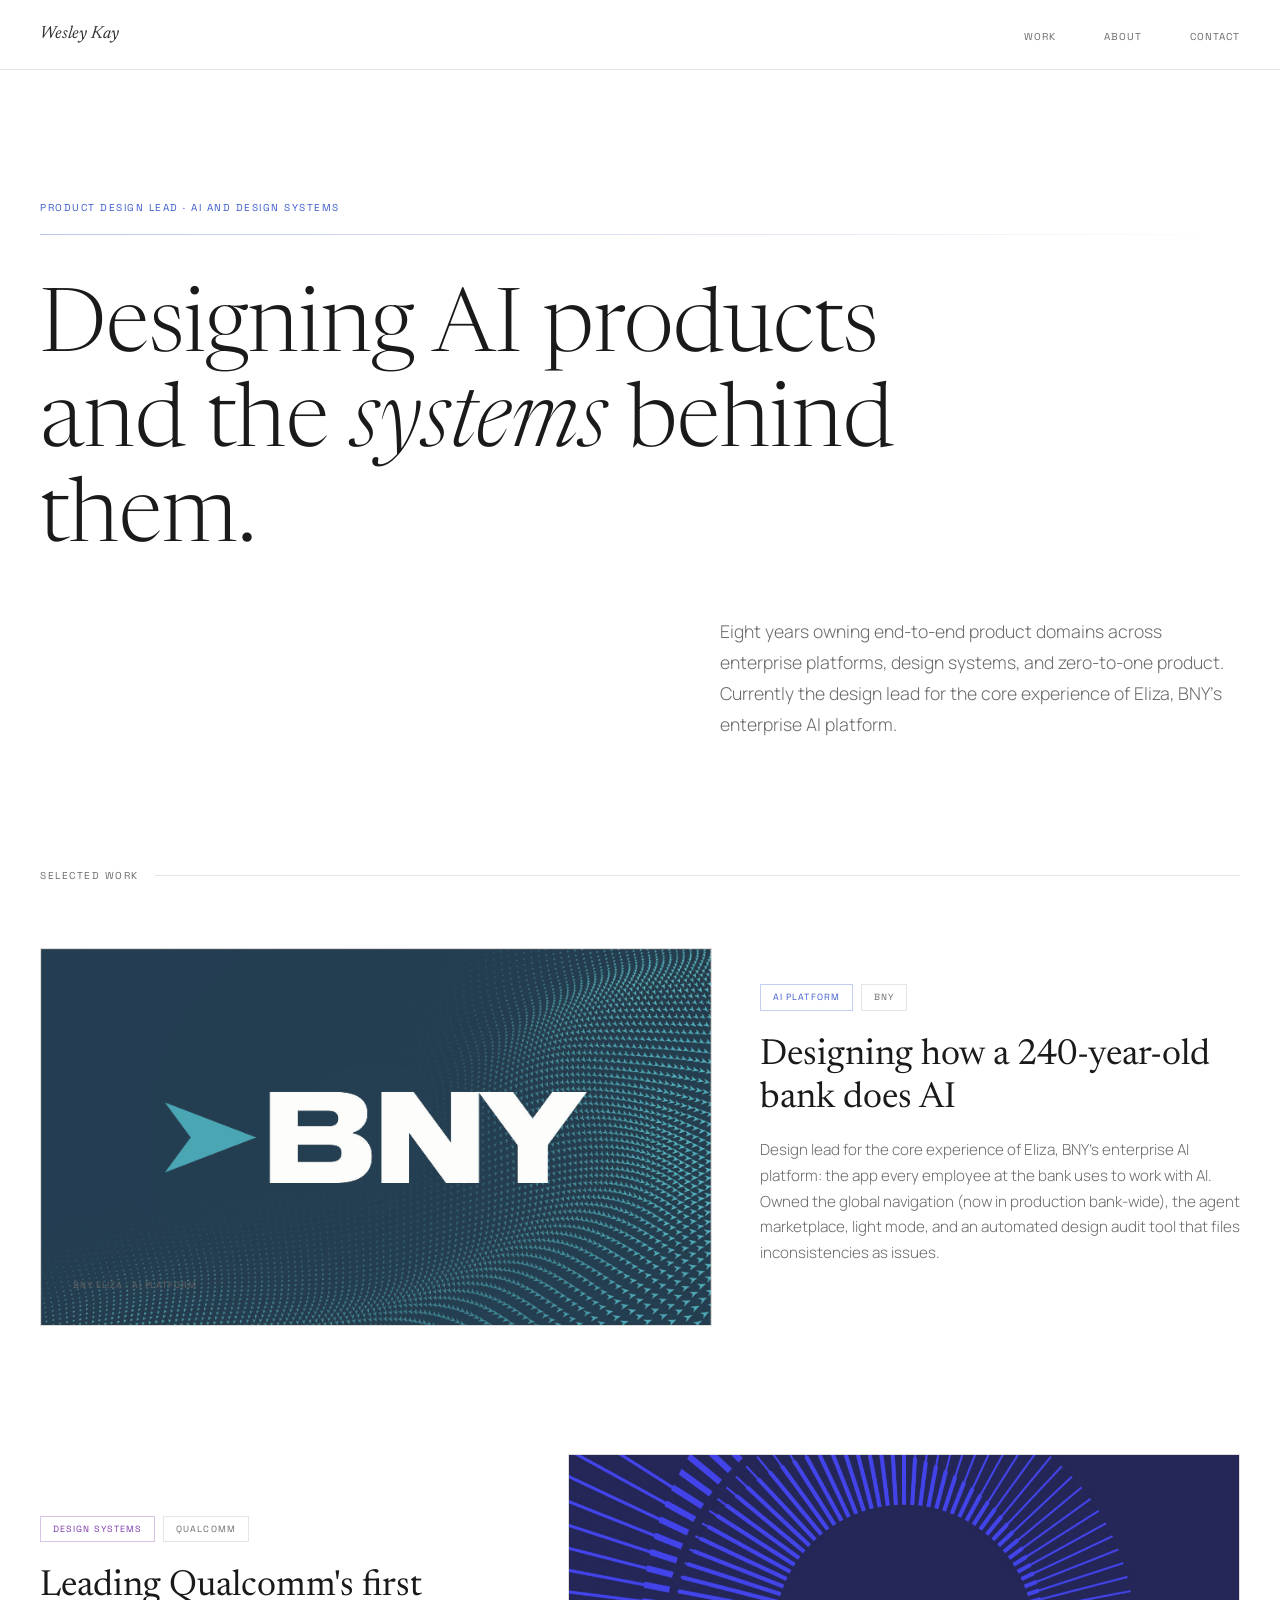
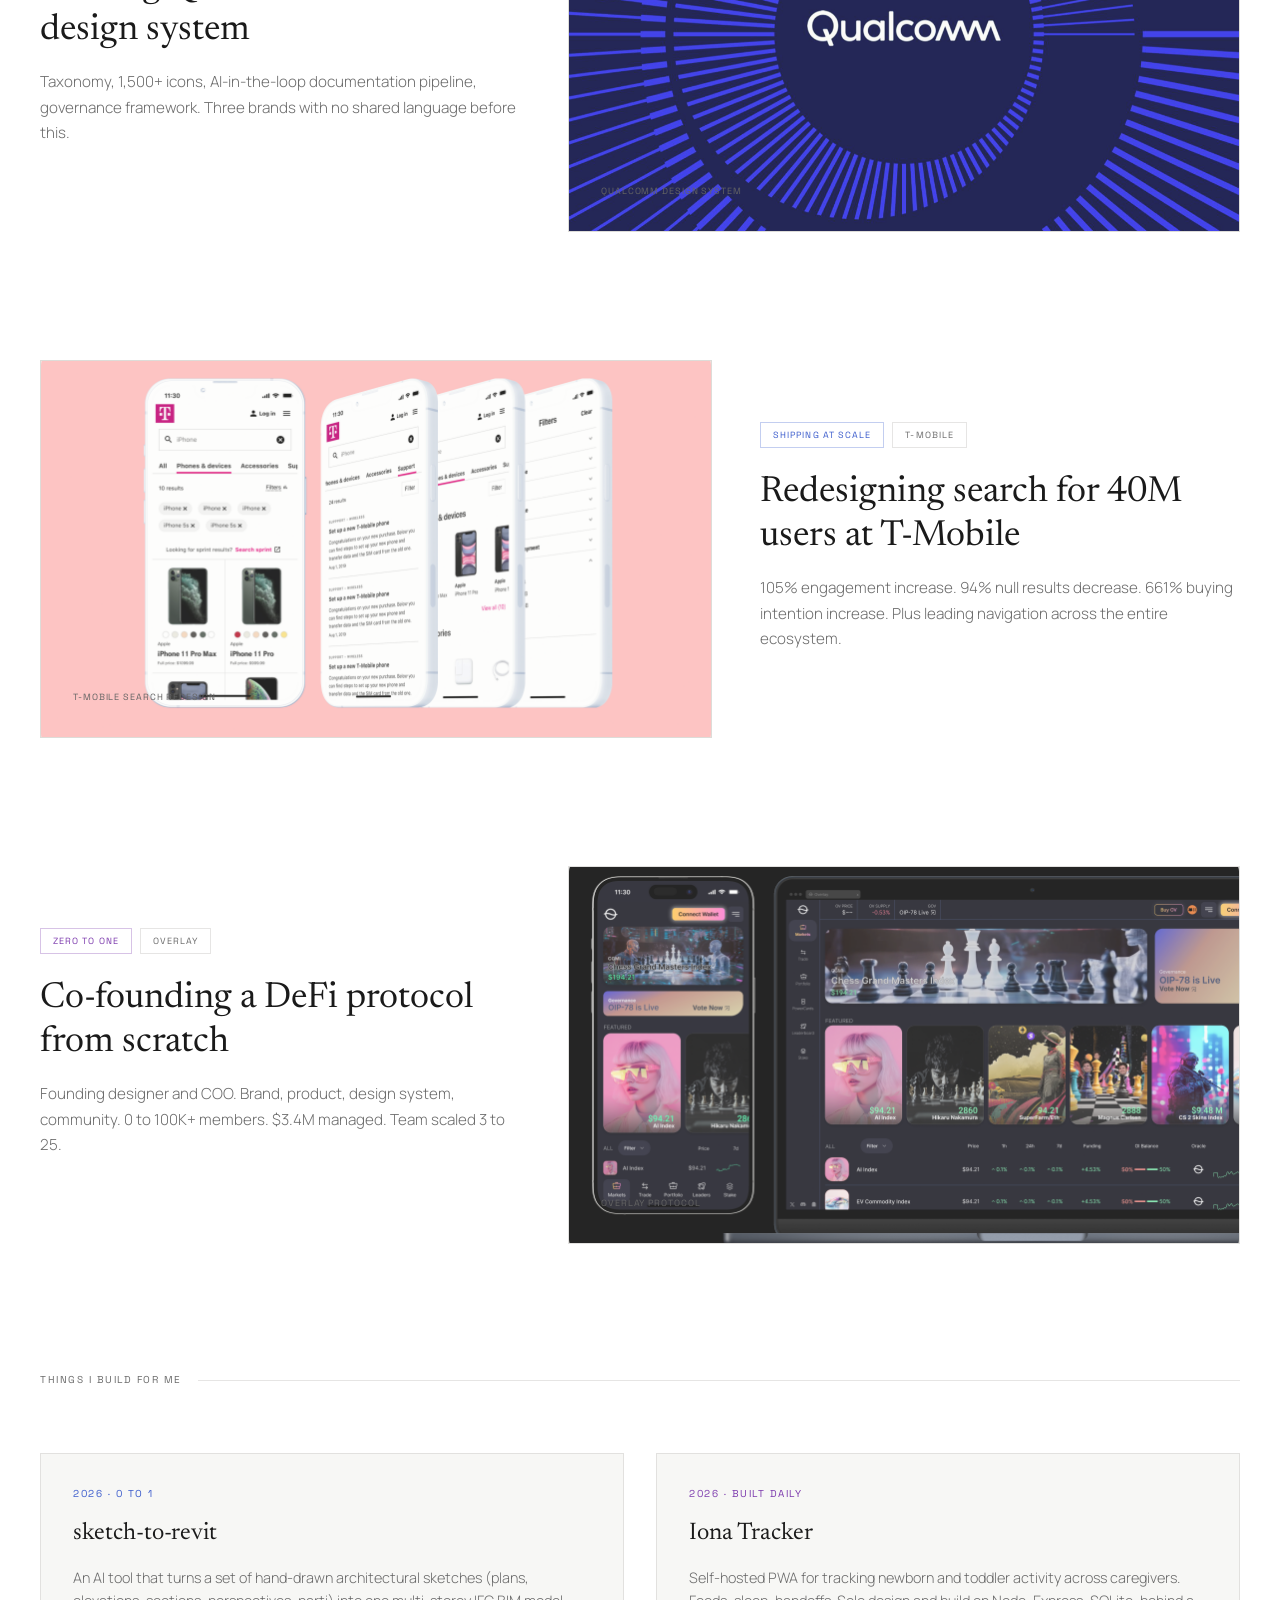
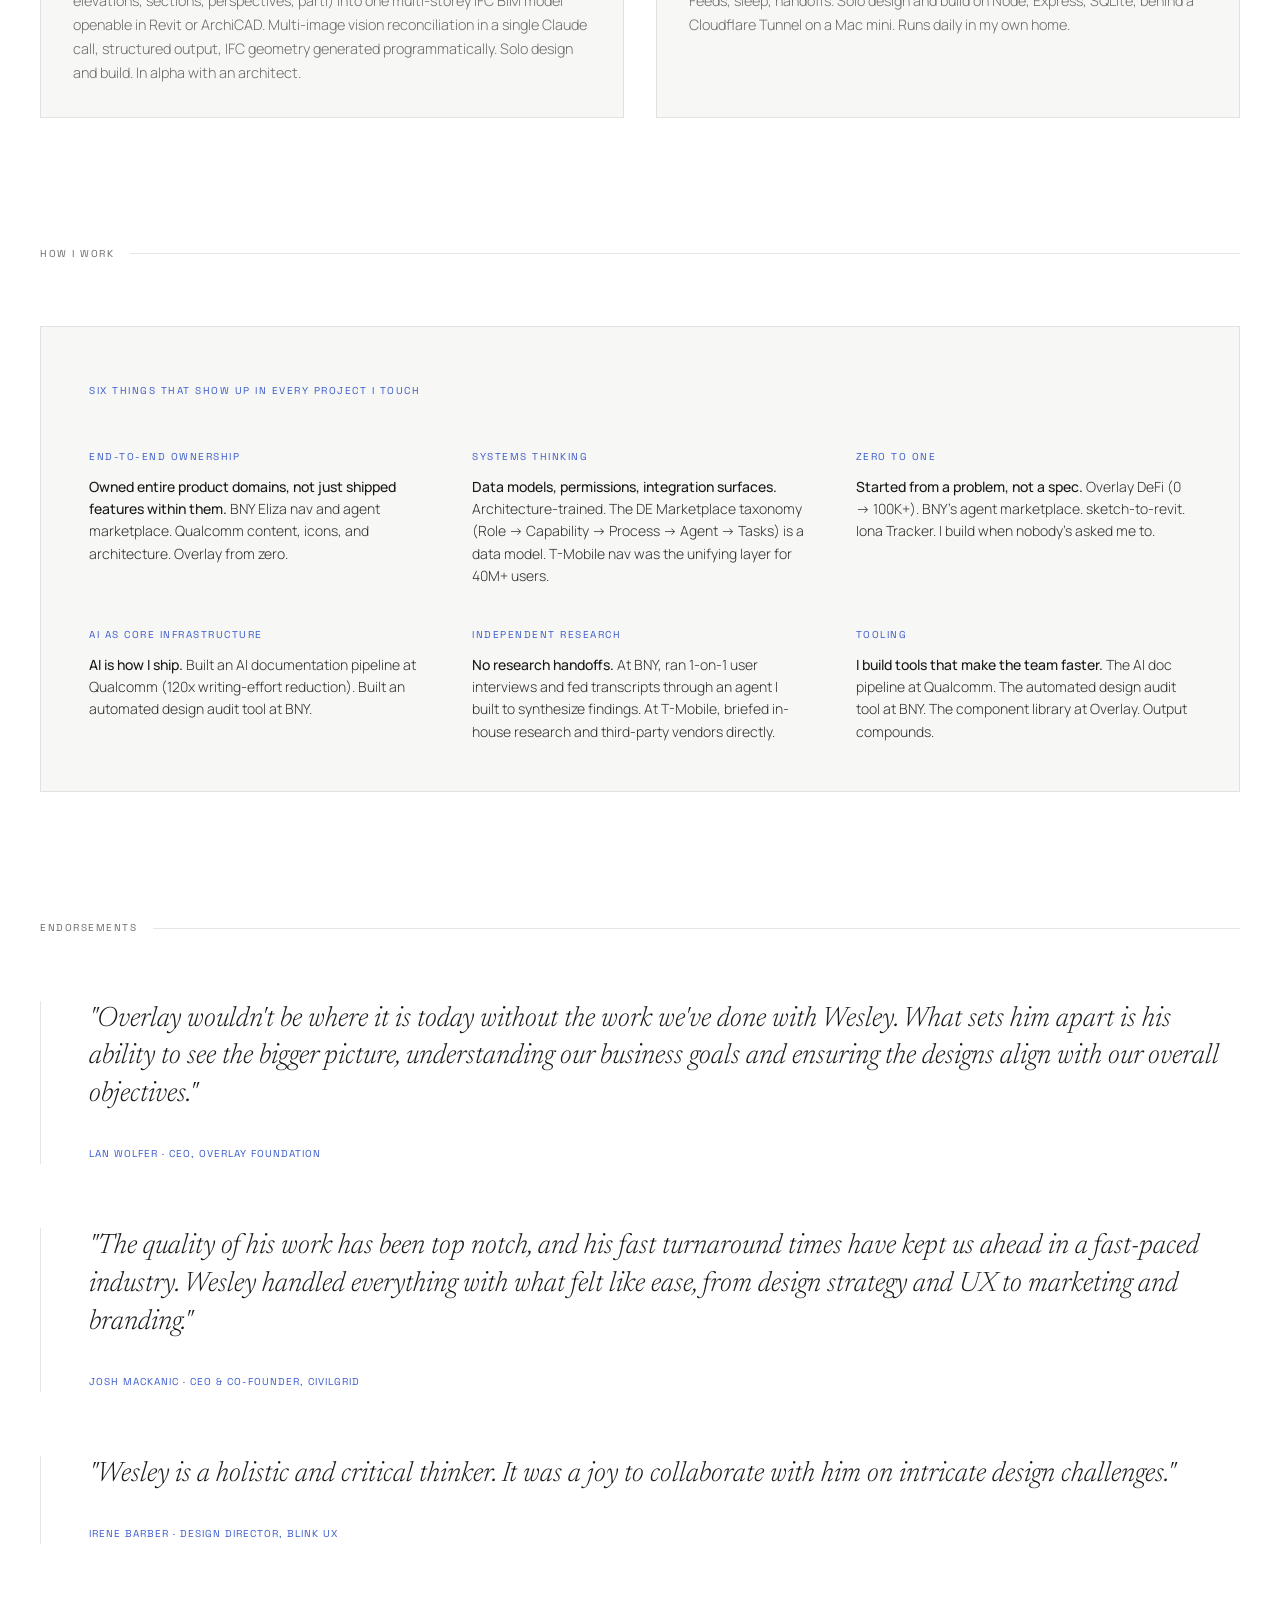
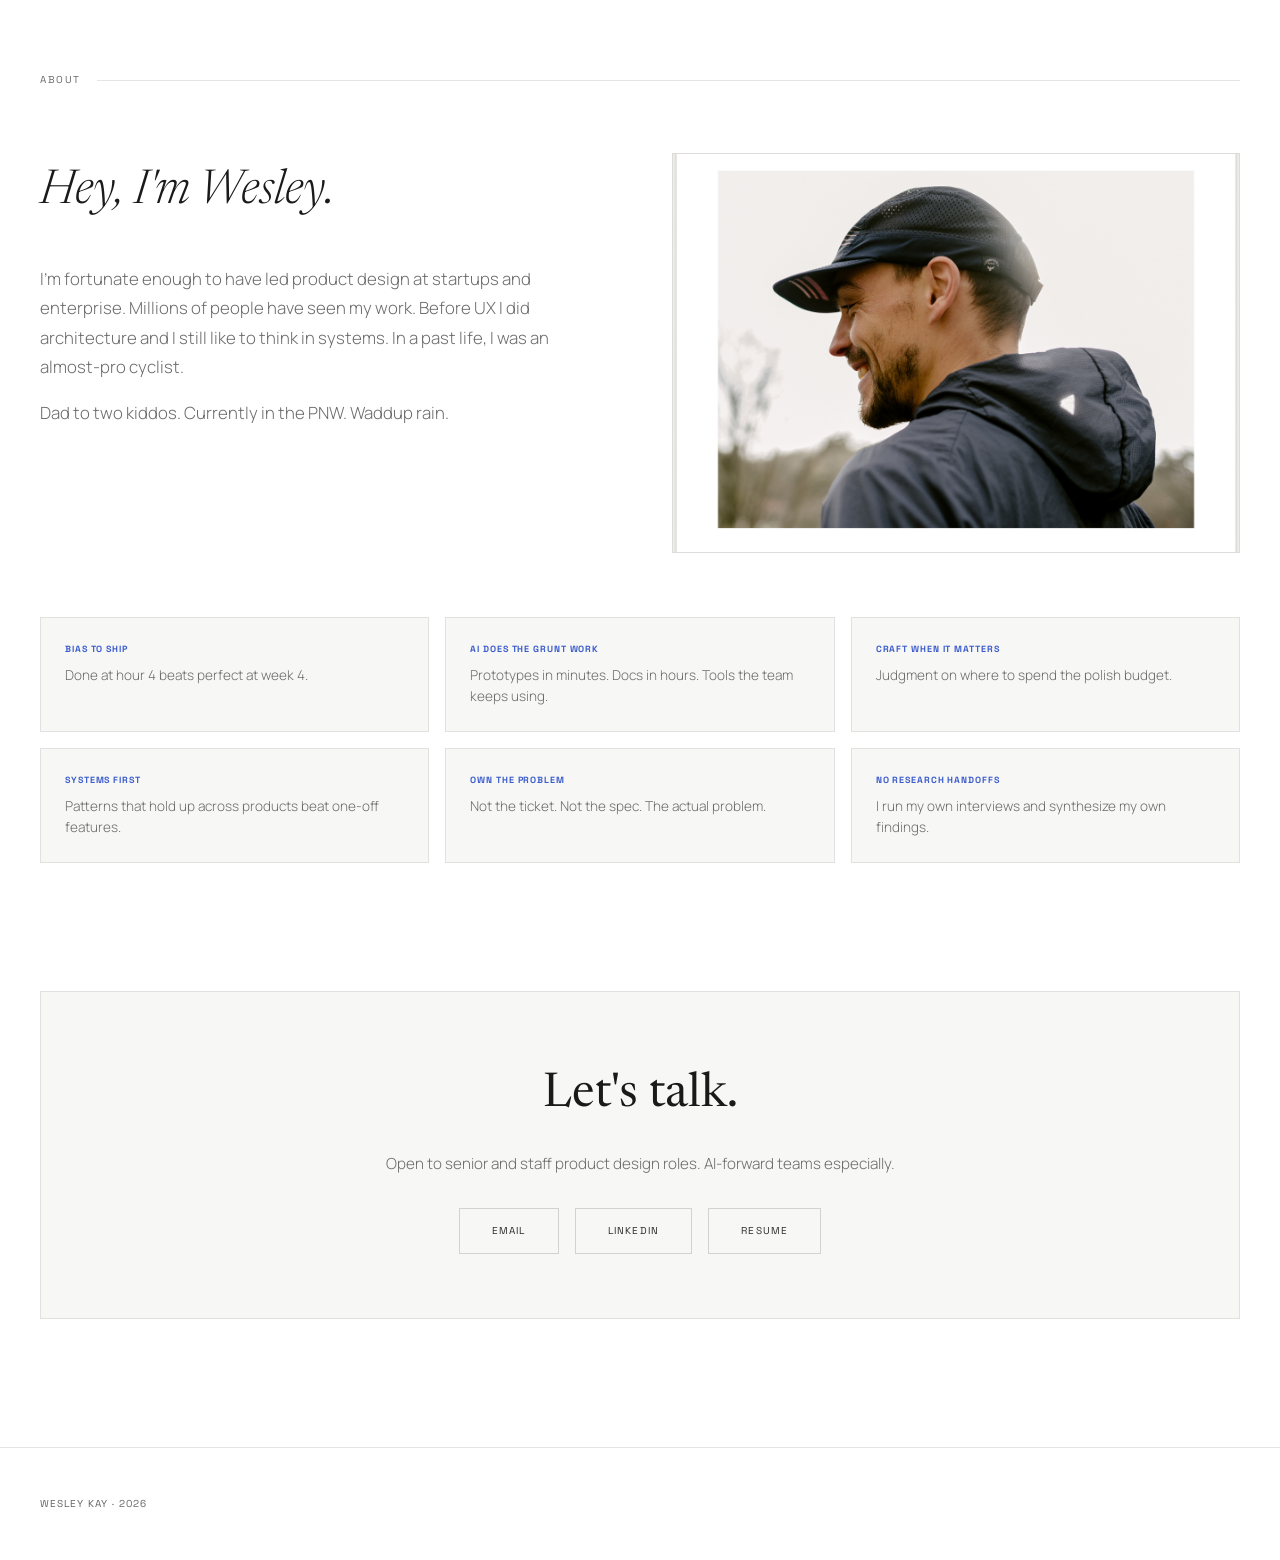
==== asd/index.html @ e82dcbba "About: add the architecture line, reach, and PNW Co-Authored-By: Claude Opus 5 <noreply@anthropic.co" ====
<!DOCTYPE html>
<html lang="en">
<head>
<meta charset="UTF-8">
<meta name="viewport" content="width=device-width, initial-scale=1.0">
<title>Wesley Kay · Product Design Lead · AI and Design Systems</title>
<meta name="description" content="Wesley Kay. Senior product designer. 8 years owning end-to-end product domains across AI platforms, design systems, and zero-to-one product. Currently design lead for the core experience of Eliza, BNY's enterprise AI platform.">
<meta property="og:title" content="Wesley Kay · Product Design Lead · AI and Design Systems">
<meta property="og:description" content="Senior product designer. Currently design lead for the core experience of Eliza, BNY's enterprise AI platform.">
<meta property="og:type" content="website">
<link href="https://fonts.googleapis.com/css2?family=Newsreader:ital,opsz,wght@0,6..72,300;0,6..72,400;0,6..72,600;0,6..72,700;1,6..72,300;1,6..72,400&family=Space+Grotesk:wght@300;400;500;700&family=Manrope:wght@300;400;500;600&display=swap" rel="stylesheet">

<script type="application/ld+json">
{
  "@context": "https://schema.org",
  "@type": "Person",
  "name": "Wesley Kay",
  "jobTitle": "Senior/Staff Product Designer",
  "description": "Senior product designer with 8 years owning end-to-end product domains across AI platforms, design systems, and zero-to-one product.",
  "url": "https://linkedin.com/in/wesley-kay",
  "sameAs": ["https://linkedin.com/in/wesley-kay"]
}
</script>

<style>
  :root {
    --surface: #ffffff;
    --surface-low: #f7f7f5;
    --surface-high: #eeede9;
    --surface-highest: #e5e3df;
    --text: #1a1a1a;
    --text-dim: #2e2e2e;
    --text-muted: #6b6b6b;
    --text-faint: #646464;
    --accent: #3b5ccc;
    --accent-dim: rgba(59,92,204,0.06);
    --lilac: #7c3aad;
    --lilac-dim: rgba(124,58,173,0.06);
    --outline: #d4d2cf;
    --outline-faint: rgba(200,198,196,0.45);
    --font-display: 'Newsreader', Georgia, serif;
    --font-body: 'Manrope', -apple-system, sans-serif;
    --font-label: 'Space Grotesk', monospace;
    --max-w: 1280px;
  }

  * { margin: 0; padding: 0; box-sizing: border-box; }
  a:focus-visible, button:focus-visible, [tabindex]:focus-visible {
    outline: 2px solid var(--accent); outline-offset: 2px;
  }
  html { scroll-behavior: smooth; }

  body {
    background: var(--surface);
    color: var(--text-dim);
    font-family: var(--font-body);
    font-size: 16px;
    line-height: 1.65;
    -webkit-font-smoothing: antialiased;
  }

  ::selection { background: var(--accent); color: #ffffff; }

  nav {
    position: fixed; top: 0; left: 0; right: 0; z-index: 100;
    background: rgba(255,255,255,0.85); backdrop-filter: blur(20px);
    border-bottom: 1px solid var(--outline-faint);
  }
  .nav-inner {
    max-width: var(--max-w); margin: 0 auto;
    display: flex; justify-content: space-between; align-items: center;
    padding: 1.25rem 2.5rem;
  }
  .nav-name {
    font-family: var(--font-display); font-style: italic;
    font-size: 1.1rem; color: var(--text-dim);
    text-decoration: none; cursor: pointer;
  }
  .nav-links { display: flex; gap: 3rem; list-style: none; }
  .nav-links a {
    font-family: var(--font-label); font-size: 10px;
    letter-spacing: 0.1em; text-transform: uppercase;
    color: var(--text-muted); text-decoration: none;
    cursor: pointer; transition: color 0.3s;
  }
  .nav-links a:hover { color: var(--text); }

  .page { display: none; }
  .page.active { display: block; animation: fadeIn 0.4s ease-out; }
  @keyframes fadeIn { from { opacity: 0; transform: translateY(8px); } to { opacity: 1; transform: translateY(0); } }
  .container { max-width: var(--max-w); margin: 0 auto; padding: 0 2.5rem; }

  .label {
    font-family: var(--font-label); font-size: 10px;
    letter-spacing: 0.15em; text-transform: uppercase;
    color: var(--text-muted);
  }
  .label.accent { color: var(--accent); }
  .label.lilac { color: var(--lilac); }

  .light-leak {
    height: 1px; width: 100%;
    background: linear-gradient(90deg, var(--accent), transparent);
    opacity: 0.35;
    margin: 1rem 0 0;
  }

  .hero { padding: 12rem 0 8rem; }
  .hero h1 {
    font-family: var(--font-display);
    font-size: clamp(3rem, 7vw, 5.5rem);
    font-weight: 300; line-height: 1.08;
    color: var(--text); max-width: 900px;
    margin-bottom: 3rem;
  }
  .hero h1 em { font-style: italic; }
  .hero h1 .dim { color: var(--accent); }
  .hero-sub {
    font-size: 1.1rem; color: var(--text-muted);
    max-width: 520px; line-height: 1.75; font-weight: 300;
    margin-left: auto; margin-right: 0;
  }
  .hero-sub strong { color: var(--text); font-weight: 500; }

  .section-line {
    display: flex; align-items: center; gap: 1rem; margin-bottom: 4rem;
  }
  .section-line::after {
    content: ''; flex: 1; height: 1px;
    background: var(--outline-faint);
  }

  .cs-tile {
    display: grid; gap: 3rem; margin-bottom: 8rem;
    cursor: pointer; transition: opacity 0.3s;
  }
  .cs-tile:hover { opacity: 0.85; }
  .cs-tile.layout-a { grid-template-columns: 7fr 5fr; }
  .cs-tile.layout-b { grid-template-columns: 5fr 7fr; }

  .cs-tile-img {
    aspect-ratio: 16/9; overflow: hidden; position: relative;
    background: var(--surface-high);
    border: 1px solid var(--outline-faint);
  }
  .cs-tile-img img {
    width: 100%; height: 100%; object-fit: cover;
    opacity: 0.85; transition: transform 0.7s, opacity 0.5s;
  }
  .cs-tile:hover .cs-tile-img img { transform: scale(1.04); opacity: 1; }
  .cs-tile-img .img-label {
    position: absolute; bottom: 1rem; left: 1rem;
    font-family: var(--font-label); font-size: 9px;
    letter-spacing: 0.1em; text-transform: uppercase;
    color: var(--text-faint);
  }

  .cs-tile-body {
    display: flex; flex-direction: column; justify-content: center;
    padding: 1rem 0;
  }
  .cs-tile-tags { display: flex; gap: 0.5rem; margin-bottom: 1.5rem; }
  .chip {
    font-family: var(--font-label); font-size: 9px;
    letter-spacing: 0.12em; text-transform: uppercase;
    padding: 0.3rem 0.75rem;
    border: 0.5px solid var(--outline-faint);
  }
  .chip.accent { color: var(--accent); border-color: rgba(59,92,204,0.3); }
  .chip.lilac { color: var(--lilac); border-color: rgba(124,58,173,0.3); }
  .chip.muted { color: var(--text-muted); }

  .cs-tile h2 {
    font-family: var(--font-display); font-size: 2.25rem;
    font-weight: 400; line-height: 1.2; color: var(--text);
    margin-bottom: 1rem;
  }
  .cs-tile p {
    font-size: 0.95rem; color: var(--text-muted);
    line-height: 1.7; font-weight: 300; margin-bottom: 1.5rem;
  }


  /* SIDE PROJECTS STRIP */
  .side-strip {
    display: grid; grid-template-columns: 1fr 1fr; gap: 2rem;
    margin-bottom: 8rem;
  }
  .side-card {
    background: var(--surface-low);
    border: 1px solid var(--outline-faint);
    padding: 2rem;
  }
  .side-card .label { margin-bottom: 0.75rem; display: block; }
  .side-card h3 {
    font-family: var(--font-display); font-size: 1.5rem;
    font-weight: 400; color: var(--text);
    margin-bottom: 0.75rem;
  }
  .side-card p {
    font-size: 0.9rem; color: var(--text-muted);
    line-height: 1.65; font-weight: 300;
    margin-bottom: 0;
  }

  /* HOW I WORK PANEL (replaces role-fit) */
  .fit-panel {
    background: var(--surface-low);
    border: 1px solid var(--outline-faint);
    padding: 3rem; margin-bottom: 8rem;
  }
  .fit-panel-header { margin-bottom: 3rem; }
  .fit-grid-inner {
    display: grid; grid-template-columns: repeat(3, 1fr);
    gap: 2.5rem 3rem;
  }
  .fit-item { display: flex; flex-direction: column; gap: 0.6rem; }
  .fit-item p { font-size: 0.875rem; color: var(--text-dim); line-height: 1.6; font-weight: 300; }
  .fit-item p strong { color: var(--text); font-weight: 500; }

  .testimonials { margin-bottom: 8rem; }
  .testimonial-item {
    border-left: 1px solid var(--outline-faint);
    padding-left: 3rem; margin-bottom: 4rem;
  }
  .testimonial-item blockquote {
    font-family: var(--font-display); font-size: 1.75rem;
    font-weight: 300; font-style: italic;
    line-height: 1.35; color: var(--text);
    margin-bottom: 1.5rem;
  }
  .testimonial-item cite {
    font-family: var(--font-label); font-size: 10px;
    letter-spacing: 0.1em; text-transform: uppercase;
    font-style: normal; color: var(--accent);
  }

  .about-grid {
    display: grid; grid-template-columns: 1fr 1fr;
    gap: 4rem; margin-bottom: 4rem;
  }
  .about-text h2 {
    font-family: var(--font-display); font-size: 3rem;
    font-weight: 300; font-style: italic; color: var(--text);
    margin-bottom: 2rem;
  }
  .about-text p {
    font-size: 1.05rem; color: var(--text-muted);
    line-height: 1.75; font-weight: 300; margin-bottom: 1rem;
  }
  .about-photo {
    background: var(--surface-high);
    border: 1px solid var(--outline-faint);
    min-height: 400px; display: flex;
    align-items: center; justify-content: center;
    overflow: hidden; position: relative;
  }
  .about-photo img {
    width: 100%; height: 100%; object-fit: cover;
    position: absolute; inset: 0;
  }
  .about-photo .img-label { color: var(--text-faint); font-size: 11px; }

  .values-grid {
    display: grid; grid-template-columns: repeat(3, 1fr); gap: 1rem;
  }
  .value-card {
    background: var(--surface-low); padding: 1.5rem;
    border: 1px solid var(--outline-faint);
  }
  .value-card h4 {
    font-family: var(--font-label); font-size: 9px;
    letter-spacing: 0.1em; text-transform: uppercase;
    color: var(--accent); margin-bottom: 0.5rem;
  }
  .value-card p { font-size: 0.85rem; color: var(--text-muted); line-height: 1.55; font-weight: 300; }

  .contact-section {
    background: var(--surface-low);
    border: 1px solid var(--outline-faint);
    padding: 4rem; text-align: center;
    margin-bottom: 8rem;
  }
  .contact-section h2 {
    font-family: var(--font-display); font-size: 3rem;
    font-weight: 400; color: var(--text); margin-bottom: 1rem;
  }
  .contact-section p {
    color: var(--text-muted); font-size: 0.95rem;
    font-weight: 300; margin-bottom: 2rem;
  }
  .contact-links { display: flex; justify-content: center; gap: 1rem; flex-wrap: wrap; }
  .contact-link {
    font-family: var(--font-label); font-size: 10px;
    letter-spacing: 0.12em; text-transform: uppercase;
    border: 1px solid var(--outline); padding: 0.85rem 2rem;
    color: var(--text-dim); text-decoration: none;
    transition: all 0.3s;
  }
  .contact-link:hover {
    background: var(--accent); color: #ffffff; border-color: var(--accent);
  }

  footer {
    border-top: 1px solid var(--outline-faint);
    padding: 3rem 2.5rem;
    display: flex; justify-content: space-between; align-items: center;
    max-width: var(--max-w); margin: 0 auto;
  }
  footer span {
    font-family: var(--font-label); font-size: 10px;
    letter-spacing: 0.1em; text-transform: uppercase;
    color: var(--text-faint);
  }

  /* SUBPAGE STYLES */
  .back-btn {
    font-family: var(--font-label); font-size: 10px;
    letter-spacing: 0.1em; text-transform: uppercase;
    color: var(--text-muted); cursor: pointer;
    padding: 1rem 0; border: none; background: none;
    transition: color 0.2s;
  }
  .back-btn:hover { color: var(--text); }

  .cs-header { padding: 4rem 0 3rem; }
  .cs-header h1 {
    font-family: var(--font-display);
    font-size: clamp(2.25rem, 4vw, 3.5rem);
    font-weight: 400; line-height: 1.15; color: var(--text);
    margin-bottom: 0.75rem; max-width: 800px;
  }
  .cs-header .cs-meta {
    font-family: var(--font-label); font-size: 11px;
    letter-spacing: 0.08em; color: var(--text-muted);
    margin-bottom: 2rem;
  }
  .cs-header .cs-intro {
    font-size: 1.1rem; color: var(--text-muted);
    max-width: 700px; line-height: 1.75; font-weight: 300;
  }

  .cs-section {
    padding: 3.5rem 0;
    border-top: 1px solid var(--outline-faint);
  }
  .cs-section h2 {
    font-family: var(--font-display); font-size: 1.75rem;
    font-weight: 400; color: var(--text);
    margin-bottom: 1.25rem;
  }
  .cs-section h3 {
    font-family: var(--font-display); font-size: 1.15rem;
    font-weight: 600; color: var(--text);
    margin-bottom: 0.6rem; margin-top: 2rem;
  }
  .cs-section p {
    color: var(--text-muted); font-size: 0.95rem;
    line-height: 1.8; font-weight: 300;
    margin-bottom: 1rem; max-width: 700px;
  }
  .cs-section ul { list-style: none; padding: 0; max-width: 700px; }
  .cs-section ul li {
    color: var(--text-muted); font-size: 0.9rem;
    line-height: 1.7; padding: 0.35rem 0 0.35rem 1.5rem;
    position: relative; font-weight: 300;
  }
  .cs-section ul li::before {
    content: ''; position: absolute; left: 0; top: 0.8rem;
    width: 5px; height: 5px; border-radius: 50%;
    background: var(--outline);
  }
  .cs-section ul li strong { color: var(--text); font-weight: 500; }

  .outcomes {
    display: grid; grid-template-columns: repeat(auto-fit, minmax(180px, 1fr));
    gap: 1rem; margin: 2.5rem 0;
  }
  .outcome {
    background: var(--surface-low); padding: 1.5rem;
    border: 1px solid var(--outline-faint);
  }
  .outcome .num {
    font-family: var(--font-display); font-size: 2.25rem;
    font-weight: 700; line-height: 1.1; margin-bottom: 0.35rem;
  }
  .outcome .num.accent { color: var(--accent); }
  .outcome .num.lilac { color: var(--lilac); }
  .outcome .num.tmo { color: #d6006e; }
  .outcome .num.dark { color: var(--text); }
  .outcome .desc {
    font-family: var(--font-label); font-size: 10px;
    letter-spacing: 0.05em; color: var(--text-faint);
    line-height: 1.5; text-transform: uppercase;
  }

  .img-placeholder {
    overflow: hidden; display: flex; align-items: center;
    justify-content: center; height: 440px; position: relative;
    background: var(--surface-high);
    border: 1px solid var(--outline-faint);
  }
  .img-placeholder img { width: 100%; height: 100%; object-fit: contain; }

  .img-caption {
    font-family: var(--font-label); font-size: 10px;
    letter-spacing: 0.1em; text-transform: uppercase;
    color: var(--text-faint); margin-top: 0.75rem;
  }
  .img-label { color: var(--text-faint); font-size: 11px; text-align: center; padding: 1rem; }

  .image-row {
    display: grid; grid-template-columns: repeat(auto-fit, minmax(250px, 1fr));
    gap: 1rem; margin: 2rem 0;
  }
  .image-row .img-placeholder { height: 260px; }

  .staff-signal {
    background: var(--surface-low); padding: 2.5rem;
    border-left: 2px solid rgba(59,92,204,0.35);
    margin: 3rem 0;
  }
  .staff-signal h4 {
    font-family: var(--font-label); font-size: 10px;
    letter-spacing: 0.12em; text-transform: uppercase;
    color: var(--accent); margin-bottom: 1rem;
  }
  .staff-signal p {
    font-size: 0.95rem; color: var(--text-muted);
    line-height: 1.8; font-weight: 300; max-width: 700px;
  }

  .cs-grid {
    display: grid; grid-template-columns: 1fr 1fr;
    gap: 2rem; margin: 2rem 0;
  }

  @media (max-width: 768px) {
    .hero { padding: 8rem 0 4rem; }
    .cs-tile.layout-a, .cs-tile.layout-b { grid-template-columns: 1fr; }
    .side-strip { grid-template-columns: 1fr; }
    .fit-grid-inner { grid-template-columns: 1fr; }
    .about-grid { grid-template-columns: 1fr; }
    .values-grid { grid-template-columns: 1fr 1fr; }
    .cs-grid { grid-template-columns: 1fr; }
    .nav-inner { padding: 1rem 1.5rem; }
    .container { padding: 0 1.5rem; }
    .nav-links { gap: 1.5rem; }
    .testimonial-item blockquote { font-size: 1.25rem; }
  }
</style>
</head>
<body>

<nav>
  <div class="nav-inner">
    <a class="nav-name" href="#" onclick="navigate('home'); return false;">Wesley Kay</a>
    <ul class="nav-links">
      <li><a href="#" onclick="navigate('home','work'); return false;">Work</a></li>
      <li><a href="#" onclick="navigate('home','about'); return false;">About</a></li>
      <li><a href="#" onclick="navigate('home','contact'); return false;">Contact</a></li>
    </ul>
  </div>
</nav>


<!-- HOME -->
<div class="page active" id="page-home">
<div class="container">

  <section class="hero">
    <div>
      <span class="label accent">Product Design Lead · AI and Design Systems</span>
      <div class="light-leak"></div>
    </div>
    <h1 style="margin-top: 3rem;">
      Designing AI products and the <em>systems</em> behind them.
    </h1>
    <p class="hero-sub">
      Eight years owning end-to-end product domains across enterprise platforms, design systems, and zero-to-one product. Currently the design lead for the core experience of Eliza, BNY's enterprise AI platform.
    </p>
  </section>

  <!-- SELECTED WORK -->
  <div class="section-line" id="work"><span class="label">Selected work</span></div>

  <!-- BNY -->
  <div class="cs-tile layout-a" role="link" tabindex="0" aria-label="BNY Eliza case study" onclick="navigate('bny')" onkeydown="if(event.key==='Enter'||event.key===' '){event.preventDefault();navigate('bny')}">
    <div class="cs-tile-img">
      <img src="../images/bny-logo.jpg" alt="BNY">
      <div class="img-label">BNY Eliza · AI Platform</div>
    </div>
    <div class="cs-tile-body">
      <div class="cs-tile-tags">
        <span class="chip accent">AI Platform</span>
        <span class="chip muted">BNY</span>
      </div>
      <h2>Designing how a 240-year-old bank does AI</h2>
      <p>Design lead for the core experience of Eliza, BNY's enterprise AI platform: the app every employee at the bank uses to work with AI. Owned the global navigation (now in production bank-wide), the agent marketplace, light mode, and an automated design audit tool that files inconsistencies as issues.</p>
    </div>
  </div>

  <!-- Qualcomm -->
  <div class="cs-tile layout-b" role="link" tabindex="0" aria-label="Qualcomm design system case study" onclick="navigate('qds')" onkeydown="if(event.key==='Enter'||event.key===' '){event.preventDefault();navigate('qds')}">
    <div class="cs-tile-body">
      <div class="cs-tile-tags">
        <span class="chip lilac">Design Systems</span>
        <span class="chip muted">Qualcomm</span>
      </div>
      <h2>Leading Qualcomm's first design system</h2>
      <p>Taxonomy, 1,500+ icons, AI-in-the-loop documentation pipeline, governance framework. Three brands with no shared language before this.</p>
    </div>
    <div class="cs-tile-img">
      <img src="../images/qualcomm-logo.png" alt="Qualcomm">
      <div class="img-label">Qualcomm Design System</div>
    </div>
  </div>

  <!-- T-Mobile -->
  <div class="cs-tile layout-a" role="link" tabindex="0" aria-label="T-Mobile search redesign case study" onclick="navigate('tmo')" onkeydown="if(event.key==='Enter'||event.key===' '){event.preventDefault();navigate('tmo')}">
    <div class="cs-tile-img">
      <img src="../images/tmo1.png" alt="T-Mobile search redesign across mobile screens">
      <div class="img-label">T-Mobile Search Redesign</div>
    </div>
    <div class="cs-tile-body">
      <div class="cs-tile-tags">
        <span class="chip accent">Shipping at scale</span>
        <span class="chip muted">T-Mobile</span>
      </div>
      <h2>Redesigning search for 40M users at T-Mobile</h2>
      <p>105% engagement increase. 94% null results decrease. 661% buying intention increase. Plus leading navigation across the entire ecosystem.</p>
    </div>
  </div>

  <!-- Overlay -->
  <div class="cs-tile layout-b" role="link" tabindex="0" aria-label="Overlay Protocol case study" onclick="navigate('overlay')" onkeydown="if(event.key==='Enter'||event.key===' '){event.preventDefault();navigate('overlay')}">
    <div class="cs-tile-body">
      <div class="cs-tile-tags">
        <span class="chip lilac">Zero to one</span>
        <span class="chip muted">Overlay</span>
      </div>
      <h2>Co-founding a DeFi protocol from scratch</h2>
      <p>Founding designer and COO. Brand, product, design system, community. 0 to 100K+ members. $3.4M managed. Team scaled 3 to 25.</p>
    </div>
    <div class="cs-tile-img" style="background: var(--surface-low);">
      <img src="../images/overlay1.png" alt="Overlay Protocol V4 across mobile and desktop">
      <div class="img-label">Overlay Protocol</div>
    </div>
  </div>

  <!-- SIDE PROJECTS -->
  <div class="section-line"><span class="label">Things I build for me</span></div>
  <div class="side-strip">
    <div class="side-card">
      <span class="label accent">2026 · 0 to 1</span>
      <h3>sketch-to-revit</h3>
      <p>An AI tool that turns a set of hand-drawn architectural sketches (plans, elevations, sections, perspectives, parti) into one multi-storey IFC BIM model openable in Revit or ArchiCAD. Multi-image vision reconciliation in a single Claude call, structured output, IFC geometry generated programmatically. Solo design and build. In alpha with an architect.</p>
    </div>
    <div class="side-card">
      <span class="label lilac">2026 · Built daily</span>
      <h3>Iona Tracker</h3>
      <p>Self-hosted PWA for tracking newborn and toddler activity across caregivers. Feeds, sleep, handoffs. Solo design and build on Node, Express, SQLite, behind a Cloudflare Tunnel on a Mac mini. Runs daily in my own home.</p>
    </div>
  </div>

  <!-- HOW I WORK -->
  <div class="section-line"><span class="label">How I work</span></div>
  <div class="fit-panel">
    <div class="fit-panel-header">
      <span class="label accent">Six things that show up in every project I touch</span>
    </div>
    <div class="fit-grid-inner">
      <div class="fit-item">
        <span class="label accent">End-to-end ownership</span>
        <p><strong>Owned entire product domains, not just shipped features within them.</strong> BNY Eliza nav and agent marketplace. Qualcomm content, icons, and architecture. Overlay from zero.</p>
      </div>
      <div class="fit-item">
        <span class="label accent">Systems thinking</span>
        <p><strong>Data models, permissions, integration surfaces.</strong> Architecture-trained. The DE Marketplace taxonomy (Role → Capability → Process → Agent → Tasks) is a data model. T-Mobile nav was the unifying layer for 40M+ users.</p>
      </div>
      <div class="fit-item">
        <span class="label accent">Zero to one</span>
        <p><strong>Started from a problem, not a spec.</strong> Overlay DeFi (0 → 100K+). BNY's agent marketplace. sketch-to-revit. Iona Tracker. I build when nobody's asked me to.</p>
      </div>
      <div class="fit-item">
        <span class="label accent">AI as core infrastructure</span>
        <p><strong>AI is how I ship.</strong> Built an AI documentation pipeline at Qualcomm (120x writing-effort reduction). Built an automated design audit tool at BNY.</p>
      </div>
      <div class="fit-item">
        <span class="label accent">Independent research</span>
        <p><strong>No research handoffs.</strong> At BNY, ran 1-on-1 user interviews and fed transcripts through an agent I built to synthesize findings. At T-Mobile, briefed in-house research and third-party vendors directly.</p>
      </div>
      <div class="fit-item">
        <span class="label accent">Tooling</span>
        <p><strong>I build tools that make the team faster.</strong> The AI doc pipeline at Qualcomm. The automated design audit tool at BNY. The component library at Overlay. Output compounds.</p>
      </div>
    </div>
  </div>

  <!-- TESTIMONIALS -->
  <div class="section-line"><span class="label">Endorsements</span></div>
  <div class="testimonials">
    <div class="testimonial-item">
      <blockquote>"Overlay wouldn't be where it is today without the work we've done with Wesley. What sets him apart is his ability to see the bigger picture, understanding our business goals and ensuring the designs align with our overall objectives."</blockquote>
      <cite>Lan Wolfer · CEO, Overlay Foundation</cite>
    </div>
    <div class="testimonial-item">
      <blockquote>"The quality of his work has been top notch, and his fast turnaround times have kept us ahead in a fast-paced industry. Wesley handled everything with what felt like ease, from design strategy and UX to marketing and branding."</blockquote>
      <cite>Josh Mackanic · CEO &amp; Co-Founder, CivilGrid</cite>
    </div>
    <div class="testimonial-item">
      <blockquote>"Wesley is a holistic and critical thinker. It was a joy to collaborate with him on intricate design challenges."</blockquote>
      <cite>Irene Barber · Design Director, Blink UX</cite>
    </div>
  </div>

  <!-- ABOUT -->
  <div class="section-line" id="about"><span class="label">About</span></div>
  <div class="about-grid">
    <div class="about-text">
      <h2>Hey, I'm Wesley.</h2>
      <p>I'm fortunate enough to have led product design at startups and enterprise. Millions of people have seen my work. Before UX I did architecture and I still like to think in systems. In a past life, I was an almost-pro cyclist.</p>
      <p>Dad to two kiddos. Currently in the PNW. Waddup rain.</p>
    </div>
    <div class="about-photo">
      <img src="../images/wesley-headshot.png" alt="Wesley Kay">
    </div>
  </div>

  <div class="values-grid" style="margin-bottom: 8rem;">
    <div class="value-card"><h4>Bias to ship</h4><p>Done at hour 4 beats perfect at week 4.</p></div>
    <div class="value-card"><h4>AI does the grunt work</h4><p>Prototypes in minutes. Docs in hours. Tools the team keeps using.</p></div>
    <div class="value-card"><h4>Craft when it matters</h4><p>Judgment on where to spend the polish budget.</p></div>
    <div class="value-card"><h4>Systems first</h4><p>Patterns that hold up across products beat one-off features.</p></div>
    <div class="value-card"><h4>Own the problem</h4><p>Not the ticket. Not the spec. The actual problem.</p></div>
    <div class="value-card"><h4>No research handoffs</h4><p>I run my own interviews and synthesize my own findings.</p></div>
  </div>

  <!-- CONTACT -->
  <div id="contact"></div>
  <div class="contact-section">
    <h2>Let's talk.</h2>
    <p>Open to senior and staff product design roles. AI-forward teams especially.</p>
    <div class="contact-links">
      <a href="mailto:wesley.kay@gmail.com" class="contact-link">Email</a>
      <a href="https://linkedin.com/in/wesley-kay" class="contact-link">LinkedIn</a>
      <a href="../Wesley-Kay-Resume-Foundations.pdf" target="_blank" class="contact-link">Resume</a>
    </div>
  </div>

</div>
<footer><span>Wesley Kay · 2026</span></footer>
</div>


<!-- SUBPAGE: BNY -->
<div class="page" id="page-bny">
<div class="container">
  <button class="back-btn" onclick="navigate('home')">← Back to work</button>
  <div class="cs-header">
    <span class="label accent">AI Platform Design</span>
    <h1 style="margin-top:1rem;">Designing how a 240-year-old bank does AI</h1>
    <div class="cs-meta">BNY · Senior (Staff) AI Designer · via Blink · Oct 2025 to Present</div>
    <p class="cs-intro">BNY's AI products grew faster than the UX around them. Areas sat siloed under inconsistent navigation, users couldn't find what they needed, and leadership couldn't see across the platform. I'm the design lead for Eliza's core experience, the app every employee at the bank uses to work with AI: navigation, how work reaches people, the assistant's interaction layer, the agent marketplace, dashboards, personalization, and a design system that has to feed AI agents instead of human designers.</p>
    <p style="font-size:0.85rem; color: var(--text-muted); margin-top:1rem;">This work is under an active NDA. Details are deliberately limited and some specifics are abstracted.</p>
  </div>

  <div class="cs-section">
    <h2>The platform</h2>
    <p>Eliza sits under BNY's AI umbrella. Underneath the umbrella: chat (the AI assistant), a marketplace where AI agents live, an initiative intake system (how new AI projects get started), and governance tools. When I joined, these areas had grown fast but the UX hadn't kept up. Multiple product areas were siloed under inconsistent navigation. Users couldn't find what they needed. Leadership couldn't see across the platform.</p>
    <p>My job is to make it cohesive while shipping on aggressive timelines with a lot of people to bring along.</p>
  </div>

  <div class="cs-section">
    <h2>Platform architecture &amp; navigation</h2>
    <p>The existing Eliza platform used a workbench-style top navigation that couldn't scale. As BNY added more AI products (governance tools, performance dashboards, compliance workflows), the top nav was running out of room and users were getting lost.</p>
    <p>I proposed a hierarchical IA that was adopted: top-level platform areas unified under a left-nav with a hub landing page as the front door. Significant structural change. The team needed something transformational enough to solve real problems and shippable enough to launch in March.</p>
    <h3>Key decisions</h3>
    <ul>
      <li><strong>Left nav over top nav.</strong> Scales as product areas expand. Hides when users drill into specific tools to maximize workspace.</li>
      <li><strong>Hub landing page.</strong> A single front door for the bank's AI surface area. Eliza (chat) is the first item in navigation, not the entire platform. Reframes Eliza as one part of BNY's AI ecosystem.</li>
      <li><strong>Logo changed from "Eliza" to "BNY".</strong> Subtle but important. The platform is bigger than the chatbot.</li>
      <li><strong>Chat history in the nav.</strong> Pulls from local backend so users have persistent access to prior conversations.</li>
    </ul>
    <p>I ran independent user research alongside the design work. Interviewed Eliza users 1-on-1 about what they needed. Fed transcripts through an agent I built to synthesize findings. Designed off the synthesis. No research process was handed to me. I built the loop.</p>
    <p>We launched the navigation redesign, marketplace redesign, chat history, and new landing page together. A coordinated release that changed how BNY's employees experience AI at the company. The global navigation has since shipped to production across the bank's AI applications.</p>
    <h3>What testing changed</h3>
    <p>Before rollout I ran 1-on-1 usability sessions on the navigation, and they reversed decisions I'd already made. My own miss: I used a compass icon for the global menu, and users read it as the Safari logo. Replaced. Sessions also showed the pin feature was undiscoverable and the global menu overwhelmed newer users, so the menu moved to a flyout and recents and pins merged into a single list. The point of the loop isn't validation. It's finding out where you're wrong while it's still cheap.</p>
    <h3>What I said no to</h3>
    <p>Some of the clearest decisions were refusals. A senior engineering leader wanted chat history bolted onto the landing page; I made the case that it was a surface patch for a deeper need (picking up where you left off) and answered it through the task and notification model instead. A dedicated notifications home page got killed: notifications should interrupt where work happens, not become another destination. And when "Default" was floated as the label for the default model, I pushed back because it implies dynamic routing the platform doesn't do.</p>
    <h3>The placement framework</h3>
    <p>After launch, the structural question kept coming: every new AI product at the bank asked the same thing. Does this live inside Eliza or not? I defined the placement framework that got adopted: <strong>Eliza-native</strong> (built inside the platform, governed by it), <strong>integrated</strong> (own surface, connected through navigation and tasks), or <strong>external</strong> (linked out). Three buckets with clear criteria, so placement is a rule instead of a per-project debate.</p>
  </div>

  <div class="cs-section">
    <h2>From notifications to how work reaches people</h2>
    <p>This started as a notifications requirement. Notifications weren't the real problem. Work was reaching people from colleagues, from systems, and from AI, spread across separate places with no shared sense of what mattered first. A better notification would have made that noise arrive faster. So I turned the requirement into a work-management model: where work comes from, how it gets ranked, and where people act on it.</p>
    <p>The foundation is the task model that got adopted: tasks you <strong>create yourself</strong>, tasks you're <strong>given</strong>, and tasks <strong>AI proposes</strong>. Three origins, three different trust levels, one consistent surface. AI-proposed work is not like assigned work, and users need to see where a task came from before they act on it. I validated the model in 1-on-1 user testing alongside the navigation sessions.</p>
    <p>On top of it sits a criticality and triage model, so the most important work surfaces first instead of the newest. The places people check today (a daily planner, a task list, a notification feed) are converging into one experience built on that model. The vision is set and it's in validation now.</p>
    <p>For that validation I built a research framework that maps personas against work styles. Interviews target people whose days actually differ, instead of whoever is available, with interview paths specific to each group.</p>
  </div>

  <div class="cs-section">
    <h2>The assistant's interaction layer</h2>
    <p>An enterprise assistant stopped being a text box. It takes actions in email, calendars, chat, and documents. It runs more than one request at a time. It has a memory limit users can't see. Each of those is a design problem, not just a backend feature.</p>
    <ul>
      <li><strong>Queued and concurrent prompts.</strong> People keep working while a request runs, and can see what's still in flight.</li>
      <li><strong>Context visibility.</strong> Showing how much of the conversation the model can still hold, so a long thread degrading isn't a mystery.</li>
      <li><strong>Model selection.</strong> Choosing a model without the labels implying behavior the platform doesn't have.</li>
      <li><strong>Actions in other apps.</strong> When the assistant can send, schedule, or edit on your behalf, people have to discover that it can, and the output has to be designed as carefully as the request.</li>
    </ul>
    <p>I supply production-candidate prototypes and work with engineering on what goes into each release.</p>
  </div>

  <div class="cs-section">
    <h2>The mandate</h2>
    <p>The navigation, notifications, and task work added up to a bigger mandate: I'm the design lead for Eliza's core experience, the app through which every employee at the bank meets AI. One design owner for the company's daily front door to AI.</p>
    <p>That scope usually gets a team. The frameworks above are what make it tractable: placement rules that decide where products live, a task model that decides how work reaches people, and a design system built to generate consistent UI. Define the rules once, and the surface can grow faster than the team.</p>
  </div>

  <div class="cs-section">
    <h2>Agent marketplace</h2>
    <p>The marketplace is where BNY's AI agents live. Each agent handles a specific operational task and has capabilities, performance metrics, and a lifecycle from pilot through retirement.</p>
    <p>I own the UX end-to-end. Defined the underlying data model, the filtering and integration surfaces, and the deployment pathways for getting new agents into the marketplace.</p>
    <p>I also designed the manager dashboard with cross-platform capability views, so a manager could see all the agents they're responsible for across different systems. Health status uses a red/amber/green system based on accuracy thresholds, so degradation is visible before it becomes an incident.</p>
    <h3>The real design challenge</h3>
    <p>The hard part wasn't tables or naming. The marketplace was built inside a team whose goals and priorities changed weekly. Staying consistent in an environment like that is the actual design problem.</p>
    <p>My counter was process. I sat down with the PM and recorded the conversations so nothing got missed. Reviewed the journey maps, then graphed the red routes so the critical paths were explicit. When priorities shifted again, we had a shared artifact to re-rank against instead of a fresh debate.</p>
  </div>

  <div class="cs-section">
    <h2>Light mode in three days</h2>
    <p>The team had 1,100+ hard-coded color references across 138 files in the monorepo, with dark/light tokens partially built but no working switching mechanism. Direct color inversion didn't achieve the desired aesthetic. The product had launched in light mode anyway, with quality that nobody was happy with.</p>
    <p>I built a new V3 in light mode. Token-only consumption from the new design system, A11Y-compliant palette explorations, direct foundation-layer token mirroring for dark to light conversion.</p>
    <p>Alongside it I built an automated design audit tool that screenshots inconsistencies across the system and files them as issue-tracker entries. The team gets faster QA without doing the QA. That tool keeps paying back.</p>
  </div>

  <div class="cs-section">
    <h2>Shaping the AI-consumable design system</h2>
    <p>Before paternity leave I shaped the strategy for an AI-consumable design system that becomes the foundation every product area inherits. The concrete moves:</p>
    <ul>
      <li><strong>Pushed component strategy toward LLM-friendly architecture.</strong> Larger semantic components with clear usage contracts instead of highly compositional Swiss Army knife patterns. Larger component APIs require more LLM processing and validation cycles. Smaller, focused, semantically-named components are easier for both humans and agents.</li>
      <li><strong>Surfaced where traditional design systems break down for AI-driven UI.</strong> When AI is generating the UI, the system isn't a component library. It's instructions.</li>
    </ul>
    <p>Handed to a colleague for paternity leave.</p>
  </div>

  <div class="cs-section">
    <h2>How I work, applied</h2>
    <p>The biggest single impact I've had at BNY might not be any specific screen. It's how design feedback happens.</p>
    <p>Time goes to collecting context, then iterating, testing, and shipping. On one occasion I delivered five prototype iterations in a single session: record a walkthrough with stakeholders, process notes in 10 minutes, iterate in 2 hours total. Compare that to the previous cycle of Figma mockup → review meeting → comments → revision → another meeting → handoff spec. Weeks compressed to hours.</p>
    <p>The team is several months ahead of peer design groups on AI tool adoption. I also pushed for recording all product team meetings and advocated for user-testing data backing design decisions in leadership demos, rather than just showing mockups and hoping for buy-in.</p>
  </div>

  <div class="staff-signal">
    <h4>What this shows</h4>
    <p>The hardest problem wasn't the UI. It was defining what "managing AI" means for a bank that's almost as old as the country. I shaped the conceptual frameworks the team designs within: platform IA, the placement framework, the work-management model, agent lifecycle, observability. I also built force-multiplier tooling alongside the design work, because the highest-leverage thing a staff designer can do is make the rest of the team faster.</p>
  </div>

  <div style="padding:3rem 0;"><button class="back-btn" onclick="navigate('home')">← Back to work</button></div>
</div>
</div>


<!-- SUBPAGE: QUALCOMM -->
<div class="page" id="page-qds">
<div class="container">
  <button class="back-btn" onclick="navigate('home')">← Back to work</button>
  <div class="cs-header">
    <span class="label lilac">Design Systems</span>
    <h1 style="margin-top:1rem;">Leading Qualcomm's first design system</h1>
    <div class="cs-meta">Qualcomm · Senior (Staff) Product Designer, Design Systems Lead · via Blink · Feb to Sept 2025</div>
    <p class="cs-intro">Qualcomm had no unified design system. Three brands (Qualcomm, Snapdragon, Dragonwing), dozens of product teams, zero shared language. I set the visual direction and wrote the design principles the rest of the team built from, defined the system's taxonomy, owned iconography and documentation architecture, and ran original research to settle which UX patterns the system would ship. The frameworks I created got adopted.</p>
  </div>

  <div class="outcomes">
    <div class="outcome"><div class="num lilac">1,500+</div><div class="desc">Icons shipped with governance</div></div>
    <div class="outcome"><div class="num lilac">60+</div><div class="desc">Components documented</div></div>
    <div class="outcome"><div class="num lilac">120x</div><div class="desc">Writing-effort reduction</div></div>
    <div class="outcome"><div class="num lilac">95%</div><div class="desc">CMS creation time reduction</div></div>
  </div>

  <div class="cs-section">
    <h2>Defining the taxonomy</h2>
    <p>Before you can build a design system, you need a shared language for what things are. The team had adopted atomic design (Atoms → Molecules → Organisms), but it wasn't enough for what we were seeing. I extended the taxonomy with Templates, UX Flows, and Design Patterns, and the extended model became QDS's organizing principle.</p>
    <p>This wasn't an atomic-design rehash. The addition of UX Flows and Design Patterns as explicit levels acknowledged that Qualcomm's products needed more than component specs. They needed guidance on how components compose into real user experiences. A button is an atom. A search bar is a molecule. "How filtering works across all Qualcomm products" is a pattern and deserved its own place in the hierarchy.</p>
    <p>This taxonomy informed everything downstream: how the documentation was structured, how engineering understood the relationships between parts of the system, and how the team talked about what they were building.</p>
  </div>

  <div class="cs-section">
    <h2>The AI documentation pipeline</h2>
    <p>The math problem: 60+ components that needed full documentation. Manually, that's maybe 12 components in the time we had. The system would launch half-empty.</p>
    <p>I built an AI-in-the-loop documentation pipeline using Claude. The workflow: I created a structured input format that captured a component's props, variants, states, and design intent. Fed that into Claude with carefully engineered prompts. Claude generated a first draft. Human designers reviewed, refined, approved. CMS pages were created from the output.</p>
    <h3>What made it work</h3>
    <ul>
      <li><strong>Structured inputs, not freeform.</strong> The quality of AI output depends entirely on input quality. I designed a template that forced the right information to be captured before generation started.</li>
      <li><strong>Human-in-the-middle, not human-out-of-the-loop.</strong> Every doc was reviewed and refined by a designer. The AI did the heavy lifting. Humans ensured accuracy and voice consistency.</li>
      <li><strong>The process was the product.</strong> I didn't just build the pipeline. I defined the input format, wrote the prompts, established the review process, and trained the team on the workflow. When I left, the team could keep going without me.</li>
    </ul>
    <p>Result: 120x reduction in writing effort, 95% reduction in CMS page creation time, 60+ components documented on schedule. The system launched complete instead of half-built.</p>
  </div>

  <div class="cs-section">
    <h2>1,500+ icons, end-to-end</h2>
    <p>Qualcomm had icons scattered across teams with no standards, no naming conventions, and no process for adding new ones. Marketing used one set. Product used another.</p>
    <p>I owned the icon library from audit to ship. Cataloged every existing icon across both marketing and product design. Established sizing standards and naming conventions. Built a metadata schema so icons could be searchable and filterable. Created a governance workflow for custom icon submissions. Shipped v1 with 1,500+ utility and marketing icons unified across all three brands.</p>
    <div class="image-row" style="margin-top:2rem;">
      <div class="img-placeholder" style="min-height:240px;"><img src="../images/qualcomm/Sizing.png" alt="Icon sizing standards"></div>
      <div class="img-placeholder" style="min-height:240px;"><img src="../images/qualcomm/Ramp.png" alt="Icon ramp"></div>
      <div class="img-placeholder" style="min-height:240px;"><img src="../images/qualcomm/Spacing.png" alt="Icon spacing"></div>
    </div>
  </div>

  <div class="cs-section">
    <h2>Documentation architecture</h2>
    <p>A design system is only as useful as its documentation site. I designed the complete information architecture: sitemap, content structure, navigation, and page templates. Evaluated CMS options (including Knapsack) before the team decided to build a custom storefront, which I collaborated with engineering to implement.</p>
    <p>Each component page followed a consistent template: overview, usage guidelines, variants, states, accessibility, code reference. This consistency meant that once you learned how to read one component page, you could read them all.</p>
  </div>

  <div class="cs-section">
    <h2>Defining what a pattern is, then which ones the system would ship</h2>
    <p>QDS didn't have an answer to the question "what counts as a UX pattern, and which ones belong in this system." Without that answer, every team picks their own definition and the system fragments before it ships. I owned the work to define both.</p>
    <p>Original research. Interviewed three staff designers and a Head of Design to surface what they were already calling patterns, where they disagreed, and which behaviors caused the most rework. Benchmarked peer documentation systems (Carbon, Material, Polaris, Atlassian) to understand how the industry was framing the problem. Synthesized into a working definition and a candidate taxonomy.</p>
    <div class="img-placeholder" style="margin-top:2rem;"><img src="../images/qualcomm/pattern-report.png" alt="UX Patterns research synthesis: summary, common UX patterns across products, data visualization and navigation clusters"></div>
    <p class="img-caption">Research synthesis, opening section</p>
    <p style="margin-top:2rem;">Tested the taxonomy across current QC products and the shape of what was coming next. Navigation was the biggest cluster · Top Nav, Side Nav, Browser Nav, Local Nav, Marketing Nav each had different rules, different states, different audiences. I deconstructed real product surfaces and mapped them against the proposed taxonomy to validate it survived contact with the actual portfolio.</p>
    <div class="img-placeholder" style="margin-top:2rem;"><img src="../images/qualcomm/pattern-nav-a.png" alt="Header, footer and top nav patterns deconstructed across existing Qualcomm products"></div>
    <p class="img-caption">Header / footer / top nav, mapped across shipping products</p>
    <div class="img-placeholder" style="margin-top:2rem;"><img src="../images/qualcomm/pattern-nav-b.png" alt="Side nav patterns across Qualcomm products, including hierarchy levels and collapsed states"></div>
    <p class="img-caption">Side nav, including hierarchy depth and collapsed states</p>
    <div class="img-placeholder" style="margin-top:2rem;"><img src="../images/qualcomm/pattern-nav-c.png" alt="Browser nav, local nav and marketing nav patterns across Qualcomm products"></div>
    <p class="img-caption">Browser nav, local nav, marketing nav</p>
    <p style="margin-top:2rem;">Patterns aren't just happy paths. Each pattern got state coverage: forms documented by layout and validation state, tables documented across empty / loading / unauthorized / vague-input states. State coverage is what makes a pattern usable for product teams who would otherwise reinvent the same broken edges.</p>
    <div class="img-placeholder" style="margin-top:2rem;"><img src="../images/qualcomm/pattern-forms.png" alt="Form pattern documented across three products: Layout Checker, QMargin, PDN Checker"></div>
    <p class="img-caption">Forms, documented per product and validation state</p>
    <div class="img-placeholder" style="margin-top:2rem;"><img src="../images/qualcomm/pattern-tables.png" alt="Table pattern documented across Layout Checker and PDN Checker, including empty and loading states"></div>
    <p class="img-caption">Tables, documented across empty, loading and populated states</p>
    <p style="margin-top:2rem;">Then I presented to the Heads of Design to get buy-in on the definition and the taxonomy. Patterns work doesn't matter until leadership agrees that's how the org is going to talk about patterns going forward. That alignment is what made the pattern library roadmap real instead of a side artifact.</p>
  </div>

  <div class="cs-section">
    <h2>Governance the system needed to survive a distributed team</h2>
    <p>A system without governance is a library that slowly rots. I established review workflows, contribution processes, and quality standards that let distributed teams across multiple time zones and business units contribute without the system losing coherence.</p>
  </div>

  <div class="staff-signal">
    <h4>What this shows</h4>
    <p>Two pillars of staff-level systems work. First: AI as a first-class tool in DS operations (defined the input format, wrote the prompts, set up the review loop, trained the team) so the system could ship complete instead of half-built. Second: original research and taxonomy work that defined the abstraction layer the whole team designed inside of · and the stakeholder management to get Heads of Design to agree on it before it shipped.</p>
  </div>

  <div style="padding:3rem 0;"><button class="back-btn" onclick="navigate('home')">← Back to work</button></div>
</div>
</div>


<!-- SUBPAGE: T-MOBILE -->
<div class="page" id="page-tmo">
<div class="container">
  <button class="back-btn" onclick="navigate('home')">← Back to work</button>
  <div class="cs-header">
    <span class="label accent">Shipping at Scale</span>
    <h1 style="margin-top:1rem;">Redesigning search for 40 million users</h1>
    <div class="cs-meta">T-Mobile · Senior UX Designer, Lead · Feb 2020 to Sept 2021</div>
    <p class="cs-intro">Thirteen percent of searches on T-Mobile's properties returned nothing at all. I was dropped into the middle of the redesign as the only designer on a team of three, with no room in the schedule for typical discovery, and led it out across every T-Mobile property. I was also lead designer for Navigation, a framework used by 40M+ monthly active users, and contributed components to the design system serving 40+ designers.</p>
  </div>

  <div class="outcomes">
    <div class="outcome"><div class="num tmo">105%</div><div class="desc">Engagement increase (185k → 380k/wk)</div></div>
    <div class="outcome"><div class="num tmo">94%</div><div class="desc">Null results decrease (13% → 0.7%)</div></div>
    <div class="outcome"><div class="num tmo">661%</div><div class="desc">Buying intention increase (864 → 6,580/wk)</div></div>
  </div>

  <div class="img-placeholder" style="margin:2rem 0 0; min-height:400px;"><img src="../images/tmo1.png" alt="T-Mobile search on mobile: categorized results, chip filters, support results, and the filter panel"></div>
  <p class="img-caption">Search on mobile web: category tabs, chip filters, and the Sprint-merger contextual line</p>

  <div class="cs-section">
    <h2>Context</h2>
    <p>I got dropped into the middle of this project, so typical discovery and exploration was out. As the only designer on a team of three leading this initiative, partnered with a PM who had not yet fully come to appreciate the benefits of design thinking, advocating for design thinking without delaying the project was a tool I quickly deployed and sharpened.</p>
    <p>I aligned on four business and user objectives:</p>
    <ul>
      <li><strong>Reduce cost.</strong> Decrease call volume by providing accurate results through auto-suggested terms and categorized results that fit users' mental model.</li>
      <li><strong>Improve usability.</strong> Reduce friction by guiding users to intended results through auto-suggestions, relevant filters, and improved content taxonomies.</li>
      <li><strong>Increase revenue.</strong> Guide users from search to Shop, reducing drop-off.</li>
      <li><strong>Improve CSAT.</strong> Reduce dead ends by providing auto-suggestions and relevant results from initial search through filtered results.</li>
    </ul>
  </div>

  <div class="cs-section">
    <h2>Research &amp; analysis</h2>
    <p>To maintain project deadlines while balancing user needs, I led research initiatives end-to-end: defined the research questions, briefed the in-house research team and third-party vendors on methodology, and translated findings into product direction.</p>
    <ul>
      <li>Conducted interviews with the research team to gain deeper insights into known search patterns across several user journeys</li>
      <li>Analyzed user behavior through Clicktale heatmaps to understand current search pain points and interaction patterns</li>
      <li>Referenced Baymard Institute and Nielsen Norman Group for established search UX best practices</li>
      <li>Synthesized quantitative data from user tracking to understand common patterns and validate assumptions</li>
    </ul>
    <div class="cs-grid" style="margin-top:2rem;">
      <div class="img-placeholder"><img src="../images/tmo3.png" alt="Clicktale heatmaps of T-Mobile search"></div>
      <div class="img-placeholder"><img src="../images/tmo6.png" alt="Coveo analytics console showing search query data"></div>
    </div>
  </div>

  <div class="cs-section">
    <h2>Precedent analysis</h2>
    <p>I conducted competitive and comparative analysis across Verizon, Google, REI, Amazon, Home Depot, and Dell, drawing insights from industry leaders to balance innovation with established patterns.</p>
    <ul>
      <li><strong>Verizon.</strong> Tabular filtering and near-matches below top hits.</li>
      <li><strong>Google.</strong> Type-ahead with contextual suggestions.</li>
      <li><strong>REI.</strong> Type-ahead that surfaces genuinely helpful content.</li>
      <li><strong>Amazon.</strong> Highlights near-perfect matches with visual distinction. Multi-link "near match" results.</li>
      <li><strong>Home Depot.</strong> Type-ahead loads potentially helpful content for ambiguous queries.</li>
      <li><strong>Dell.</strong> Separates shopping and support into tabs, reducing cognitive load.</li>
    </ul>
    <div class="img-placeholder" style="margin-top:2rem;"><img src="../images/tmo4.png" alt="Competitive analysis across Verizon, Google, REI, Amazon, Home Depot, and Dell"></div>
  </div>

  <div class="cs-section">
    <h2>Design &amp; iteration</h2>
    <p>I developed design concepts addressing user needs within technical constraints, iterating rapidly based on stakeholder feedback. Five major iterations:</p>
    <ul>
      <li><strong>V1.02.</strong> Basic full-screen takeover search.</li>
      <li><strong>V1.03.</strong> Introduced auto-suggestions.</li>
      <li><strong>V1.04.</strong> Content categorization (phones, support, accessories) with chip-style filters.</li>
      <li><strong>V1.05.</strong> Refined visual hierarchy with tabbed categories and inline product results.</li>
      <li><strong>V1.06.</strong> Contextual results pages with smart filtering.</li>
    </ul>
    <h3>Key design decisions</h3>
    <ul>
      <li><strong>Zero-state design.</strong> Popular categories and recent searches, reducing the blank-page problem.</li>
      <li><strong>Auto-suggestions with categories.</strong> Results grouped by type so users immediately understand what they're looking at.</li>
      <li><strong>Chip-based filters.</strong> Lightweight, mobile-friendly filtering without a separate panel.</li>
      <li><strong>"Looking for Sprint results?"</strong> Contextual messaging for legacy Sprint users after the T-Mobile merger.</li>
    </ul>
    <div class="img-placeholder" style="margin-top:2rem;min-height:350px;"><img src="../images/tmo5.png" alt="Five design iterations: v1.02 through v1.06"></div>
  </div>

  <div class="cs-section">
    <h2>Testing &amp; validation</h2>
    <p>Implemented A/B testing to validate design decisions before full deployment. Continuously monitored key metrics through Coveo's administration console. The numbers: 94% null result reduction, 105% engagement increase, 661% buying intention increase.</p>
  </div>

  <div class="cs-section">
    <h2>The final design</h2>
    <div class="img-placeholder" style="min-height:400px;"><img src="../images/tmo7.png" alt="Final search design"></div>
  </div>

  <div class="cs-section">
    <h2>Reflection</h2>
    <p>Within a short period and with a high-visibility feature at stake:</p>
    <ul>
      <li>I advocated for design thinking and users when others were focused on the business</li>
      <li>I kept a level head in a high-pressure situation</li>
      <li>I delivered impact in a small team while navigating a complex organization, within time constraints</li>
    </ul>
  </div>

  <div class="staff-signal">
    <h4>What this shows</h4>
    <p>The metrics are strong, but the real story is what happened around them. I was the only designer, dropped mid-project, working with a PM who didn't yet value design thinking. I advocated for users when others were focused on the business. I delivered impact in a compressed timeline in a complex organization. That's the same muscle senior product design requires across any ecosystem: influence without authority, data-informed craft, and the judgment to know when good enough is done.</p>
  </div>

  <div style="padding:3rem 0;"><button class="back-btn" onclick="navigate('home')">← Back to work</button></div>
</div>
</div>


<!-- SUBPAGE: OVERLAY -->
<div class="page" id="page-overlay">
<div class="container">
  <button class="back-btn" onclick="navigate('home')">← Back to work</button>
  <div class="cs-header">
    <span class="label lilac">Zero to One</span>
    <h1 style="margin-top:1rem;">Co-founding a DeFi protocol from scratch</h1>
    <div class="cs-meta">Overlay Protocol · Co-Founder, COO &amp; Head of Design · Sep 2021 to Feb 2025</div>
    <p class="cs-intro">Overlay was a decentralized exchange for niche data markets, a category with no precedent to borrow from and no users to interview yet. As founding designer and COO I built the whole thing from zero: brand, product, design system, community, and the team that ran it. The research method had to be invented too, so I built it inside the community instead of around it.</p>
  </div>

  <div class="img-placeholder" style="margin: 0 0 2rem; min-height: 380px;"><img src="../images/overlay1.png" alt="Overlay Protocol markets view on iPhone alongside the desktop app"></div>
  <p class="img-caption" style="margin-top:-1.25rem;">Markets, responsive from one system across mobile web and desktop</p>

  <div class="outcomes">
    <div class="outcome"><div class="num dark">0 → 100k+</div><div class="desc">Community members</div></div>
    <div class="outcome"><div class="num dark">4</div><div class="desc">On-chain deployments</div></div>
    <div class="outcome"><div class="num dark">3 → 25</div><div class="desc">Team scaled</div></div>
    <div class="outcome"><div class="num dark">~5,000</div><div class="desc">Monthly active users</div></div>
  </div>

  <div class="cs-section">
    <h2>Discovery &amp; research</h2>
    <p>I leaned on qualitative user research, precedent analysis, collaborative team decisions, and my own instincts when making design decisions.</p>
    <p>Over three years I started multiple "Core User" groups, soliciting direct feedback from community members. This wasn't formal UXR. It was embedded, ongoing, community-native research. I was in Telegram chats daily, talking to users, watching how they interacted with the product, and using that signal to inform design decisions.</p>
    <ul>
      <li><strong>Telegram groups.</strong> Invite-only OG groups for direct feedback and ideation. Established rapport with power users who became our sharpest critics.</li>
      <li><strong>Discord channels.</strong> Announced features, gauged reactions, used emoji polls for quick signal on new UI directions.</li>
      <li><strong>Twitter surveys.</strong> Ran polls on market preferences and feature priorities. One poll (67 votes) directly influenced our market expansion roadmap.</li>
    </ul>
    <div class="img-placeholder" style="margin-top:2rem;"><img src="../images/overlay2.png" alt="Community research in Telegram, Discord, and Twitter"></div>
  </div>

  <div class="cs-section">
    <h2>Brand &amp; design ethos</h2>
    <p>Early on I wrote a Design Ethos to balance Overlay's technical depth with a playful, meme-driven identity. The shorthand: <strong>"scientists and cats."</strong> Rigorous underneath, absurd on the surface. What does a cat do when it doesn't like something on the shelf? Knocks it off. That attitude set the tone for all marketing, communication, and product personality.</p>
    <div class="img-placeholder" style="margin-top:2rem;"><img src="../images/overlay3.png" alt="Design Ethos document"></div>
    <p style="margin-top:2rem;">As the protocol matured I engaged a brand agency to add gravitas. Simple and mathematical became nuanced and fluid. The pixel art cat became a samurai cat.</p>
    <div class="img-placeholder" style="margin-top:2rem;"><img src="../images/overlay5.png" alt="Logo and mascot evolution"></div>
  </div>

  <div class="cs-section">
    <h2>Collaboration &amp; systems</h2>
    <p>I collaborated closely with dev on all new features. When the team was small, I cultivated a relationship with our front-end lead that allowed us to move extremely fast without formal documentation.</p>
    <p>I built a component library on the fly: buttons, tabs, spacing, dropdowns, headers, market elements, cards, pop-ups, radio buttons. Notes for devs were embedded directly in the library rather than separate spec documents.</p>
    <div class="img-placeholder" style="margin-top:2rem;"><img src="../images/overlay4.png" alt="Overlay component library: buttons, tabs, dropdowns, headers"></div>
  </div>

  <div class="cs-section">
    <h2>Iterative design</h2>
    <p>Four major app versions, each responding to real market feedback:</p>
    <ul>
      <li><strong>V1.</strong> Fit DeFi summer trends. Simple, functional, dark. Built for always-online on-chain traders.</li>
      <li><strong>V2.</strong> Increased legibility but landing on the product still caused confusion.</li>
      <li><strong>V3.</strong> Landed on a list of products. Quick scan of tradable markets with top navigation functionality.</li>
      <li><strong>V4.</strong> Most refined. Polished visual language for broader user base. Featured markets, governance, chess grandmasters index.</li>
    </ul>
    <div class="img-placeholder" style="margin-top:2rem;min-height:350px;"><img src="../images/overlay8.png" alt="Four app iterations V1 through V4"></div>
    <div class="img-placeholder" style="margin-top:2rem;"><img src="../images/overlay9.png" alt="Overlay Protocol V4 desktop interface"></div>
    <p class="img-caption">V4, the version that shipped</p>
  </div>

  <div class="cs-section">
    <h2>Key projects</h2>
    <h3>NFT Power Cards</h3>
    <p>Gamification was a significant advantage. I designed the NFT cards and the app functionality and was responsible for the tokenomics behind the powers the NFTs gave holders. Worked with dev to ensure the gamified nature worked within the system's technical constraints.</p>
    <h3 style="margin-top:2rem;">Referral program</h3>
    <p>To onboard the next 10,000 members, we built an ambitious referral program for all user types. Significant upfront effort to understand referential logic and prevent Sybil attacks. Heavy collaboration with dev and product strategy.</p>
    <div class="img-placeholder" style="margin-top:1rem;"><img src="../images/overlay6.png" alt="Referral program across three states"></div>
  </div>

  <div class="cs-section">
    <h2>What I learned</h2>
    <ul>
      <li><strong>Speed to market</strong> is almost more important than anything else when you're a young company.</li>
      <li><strong>Cultivating dev relationships</strong> creates +1 effects on design velocity.</li>
      <li><strong>How-to, and how-not-to,</strong> build a startup.</li>
    </ul>
  </div>

  <div class="staff-signal" style="border-left-color:rgba(219,184,255,0.4);">
    <h4 style="color:var(--lilac);">What this shows</h4>
    <p>Founding a company teaches you to design with extreme constraints, make irreversible decisions with incomplete information, and build for a community, not just users. The "scientists and cats" philosophy demonstrated that technical products can have personality. The developer collaboration muscle is directly transferable to any product team that wants to ship faster.</p>
  </div>

  <div style="padding:3rem 0;"><button class="back-btn" onclick="navigate('home')">← Back to work</button></div>
</div>
</div>


<script>
function navigate(page, scrollTo) {
  document.querySelectorAll('.page').forEach(p => p.classList.remove('active'));
  const target = document.getElementById('page-' + page);
  if (target) { target.classList.add('active'); target.style.animation = 'none'; target.offsetHeight; target.style.animation = ''; }
  if (scrollTo) { setTimeout(() => { const el = document.getElementById(scrollTo); if (el) el.scrollIntoView({ behavior: 'smooth' }); }, 50); } else { window.scrollTo(0, 0); }
  history.pushState(null, '', page === 'home' ? window.location.pathname : '#' + page);
}
window.addEventListener('popstate', () => {
  const h = window.location.hash.replace('#','');
  document.querySelectorAll('.page').forEach(p => p.classList.remove('active'));
  (document.getElementById('page-' + (h || 'home')) || document.getElementById('page-home')).classList.add('active');
  window.scrollTo(0, 0);
});
window.addEventListener('DOMContentLoaded', () => {
  const h = window.location.hash.replace('#','');
  if (h) { document.querySelectorAll('.page').forEach(p => p.classList.remove('active')); const t = document.getElementById('page-' + h); if (t) t.classList.add('active'); }
});
</script>

</body>
</html>
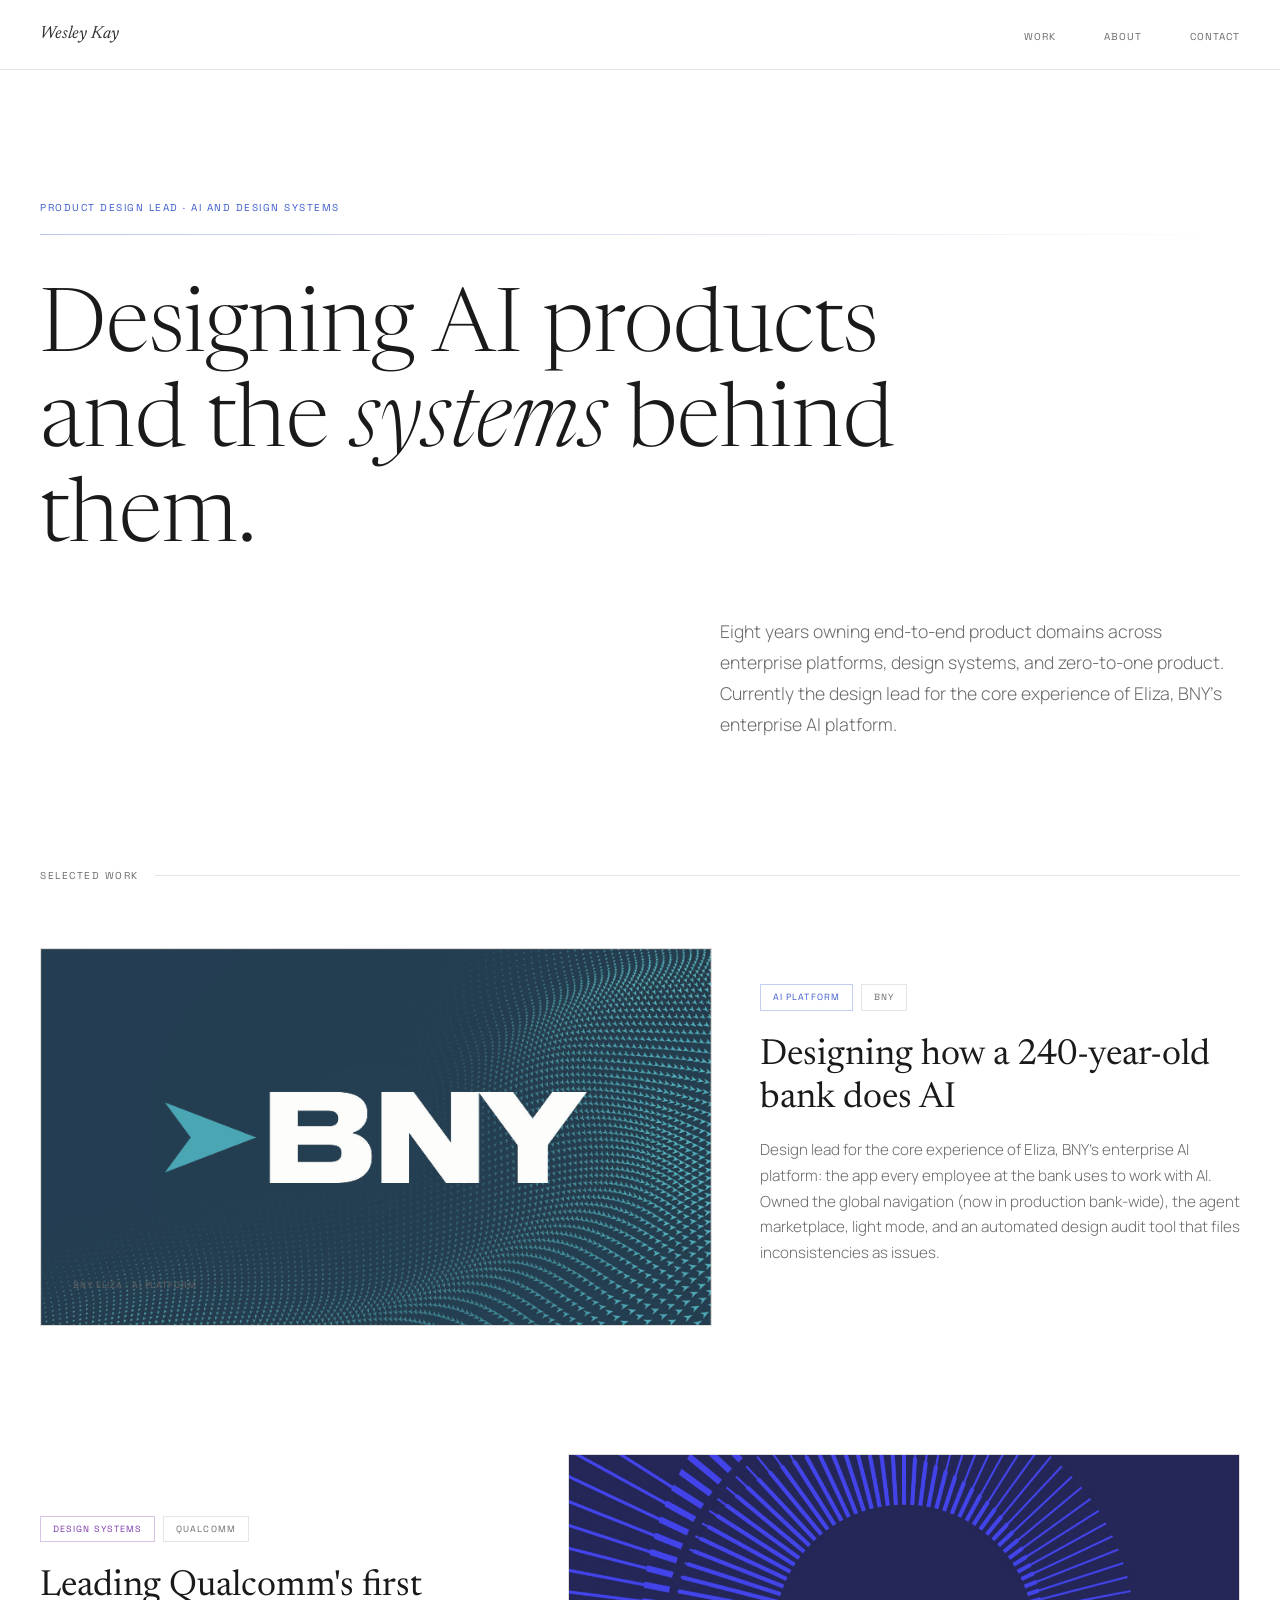
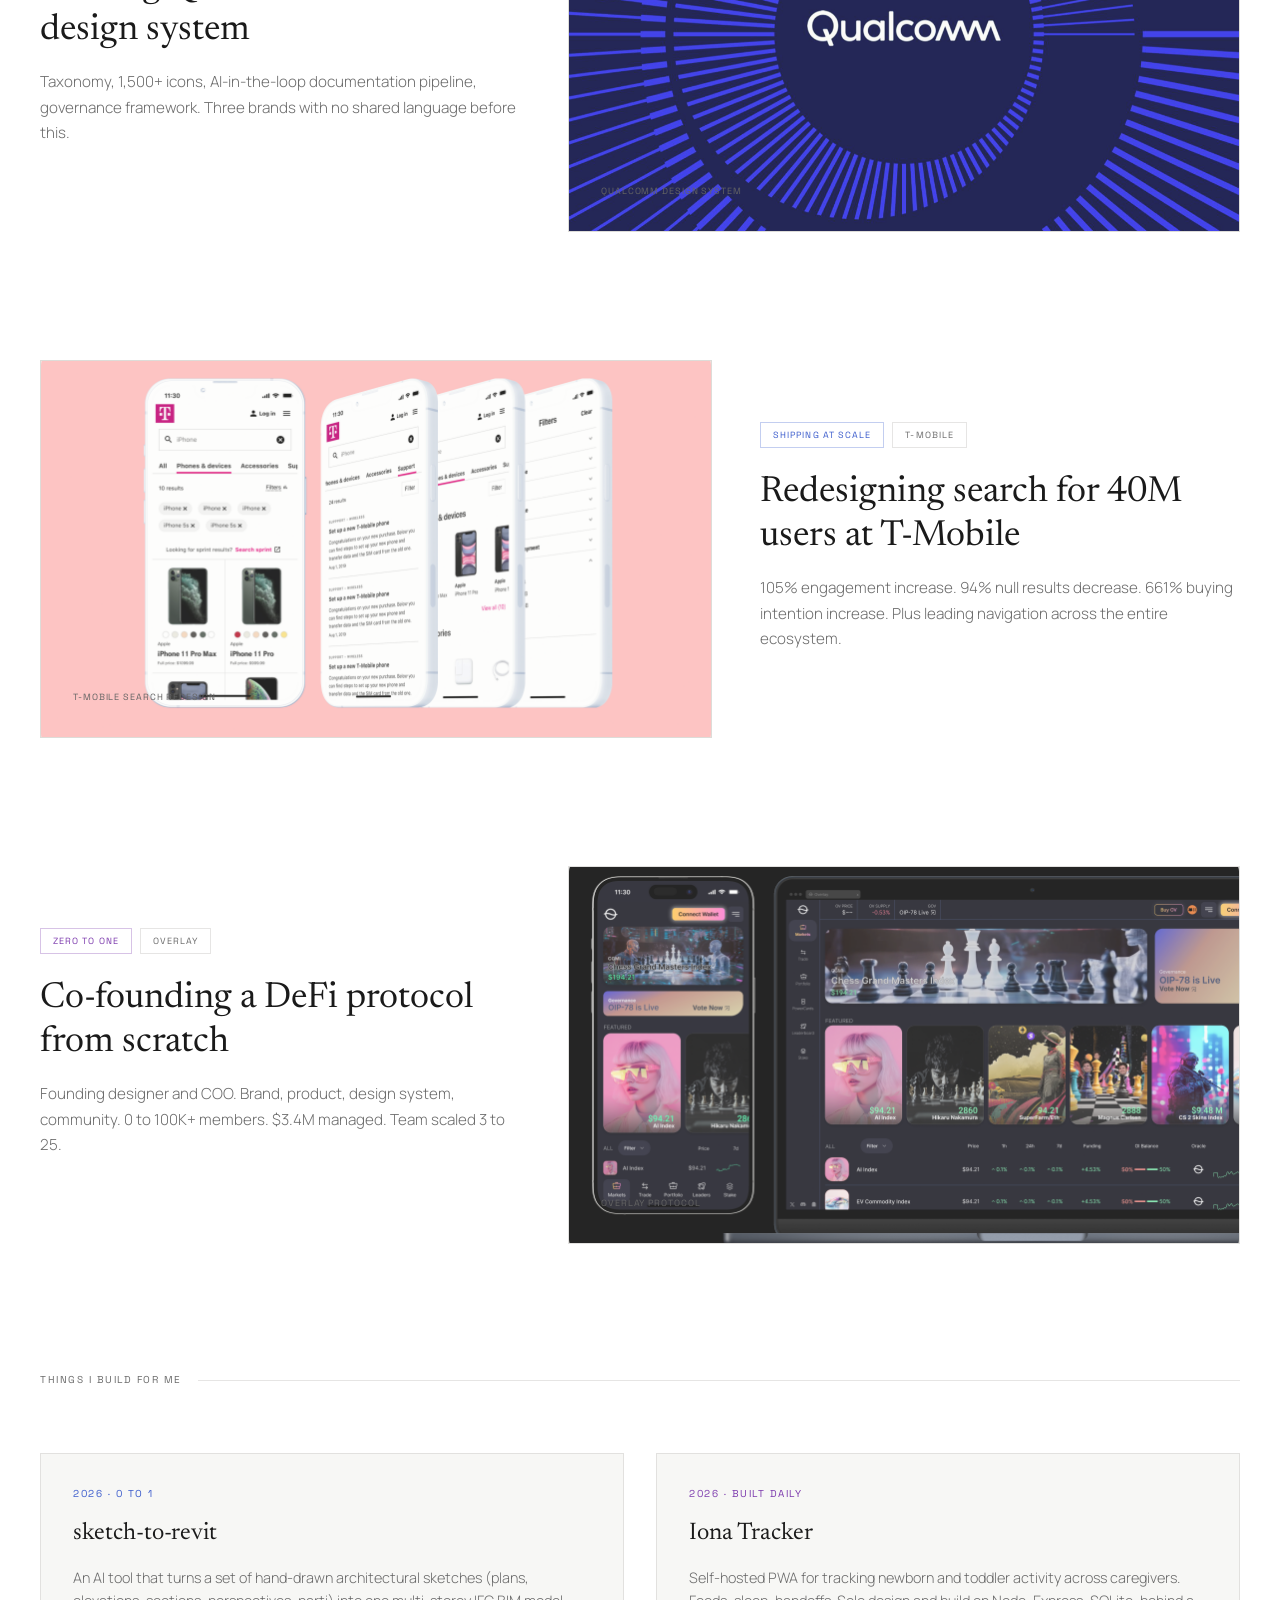
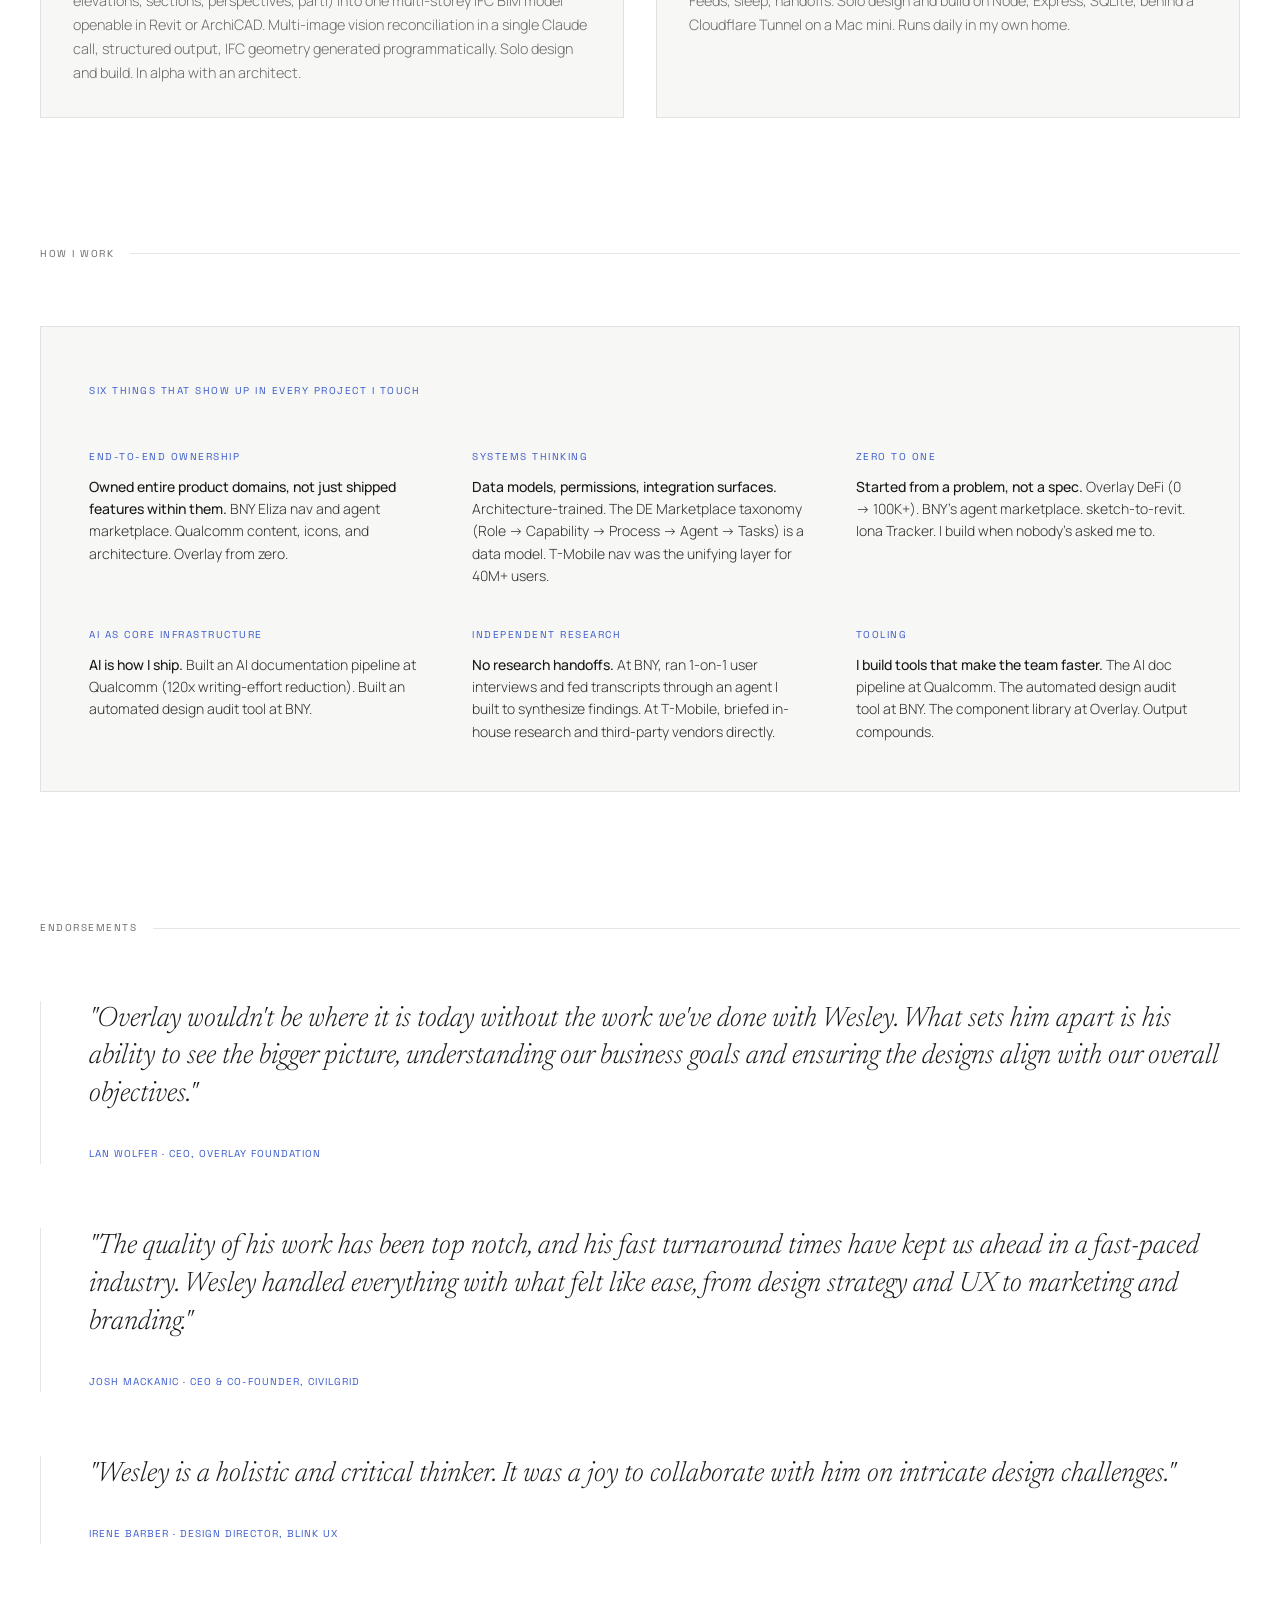
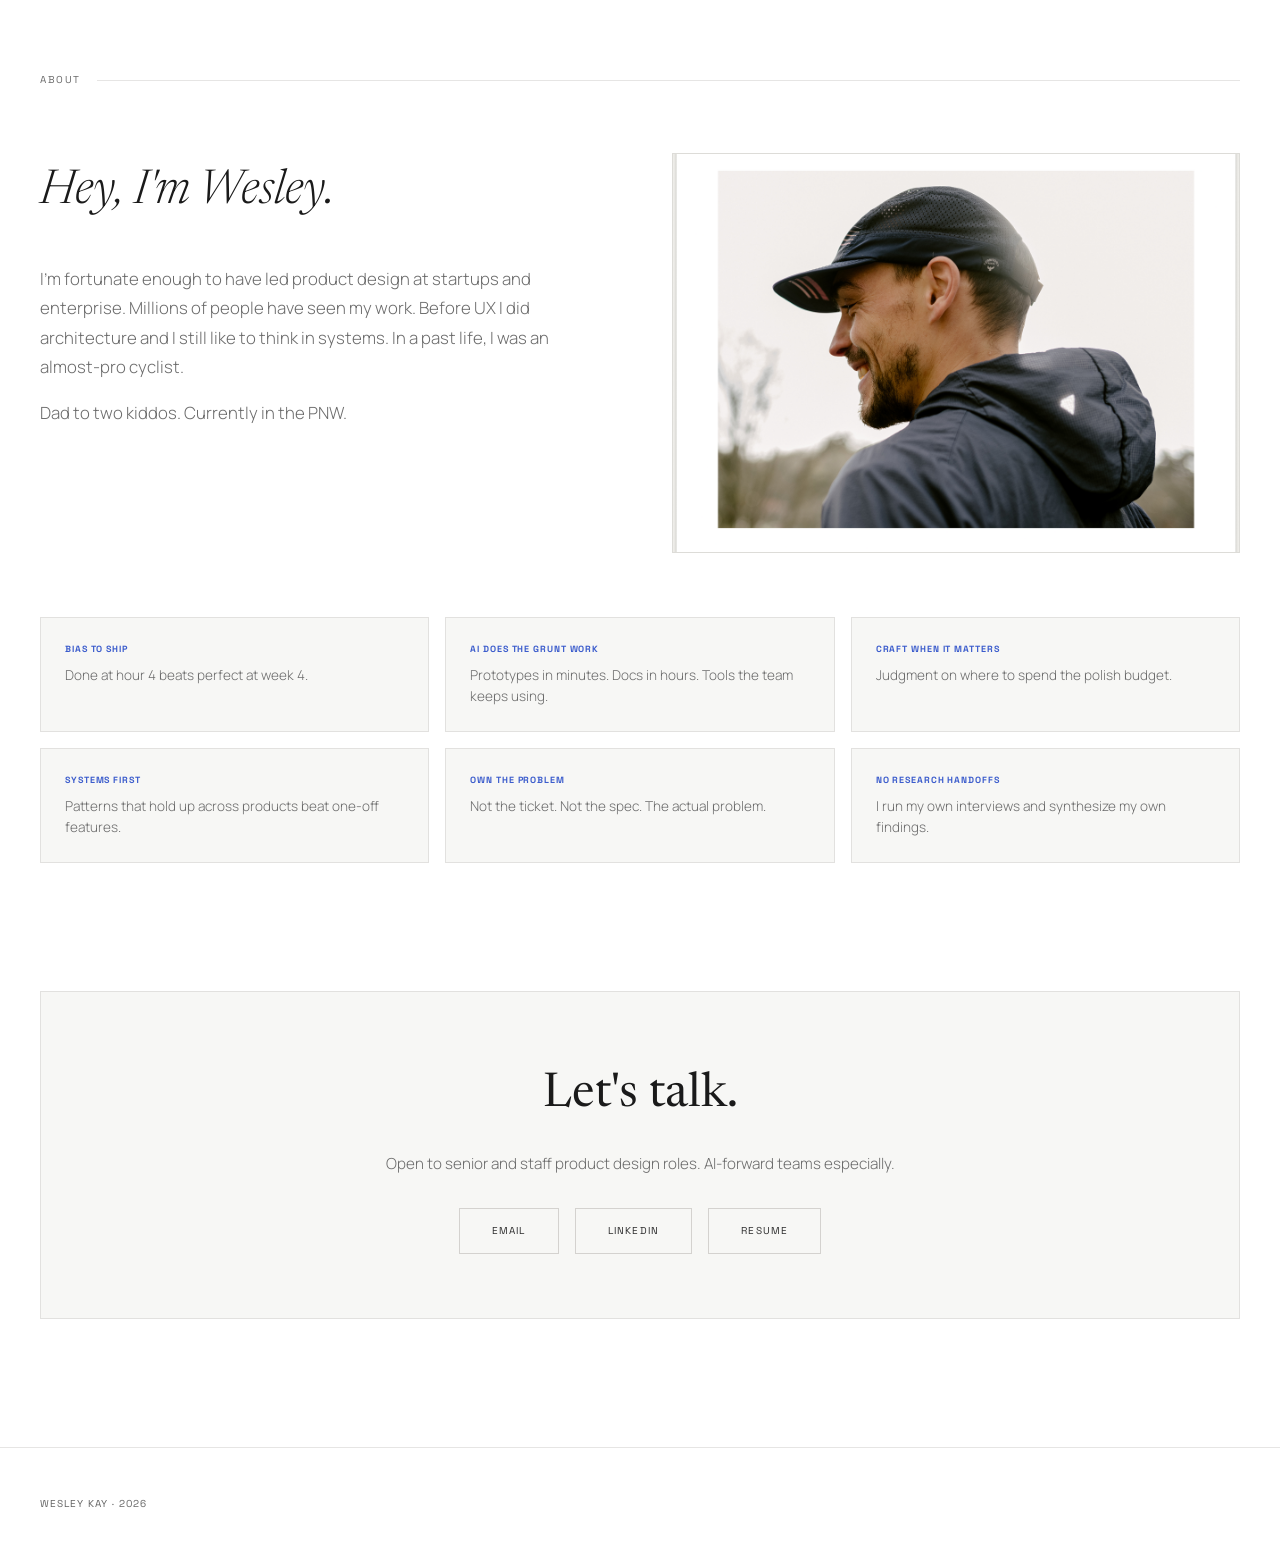
==== commit 7419b6f4: "About: drop the rain line Co-Authored-By: Claude Opus 5 <noreply@anthropic.com> Claude-Session: http" ====
--- a/asd/index.html
+++ b/asd/index.html
@@ -620,7 +620,7 @@
     <div class="about-text">
       <h2>Hey, I'm Wesley.</h2>
       <p>I'm fortunate enough to have led product design at startups and enterprise. Millions of people have seen my work. Before UX I did architecture and I still like to think in systems. In a past life, I was an almost-pro cyclist.</p>
-      <p>Dad to two kiddos. Currently in the PNW. Waddup rain.</p>
+      <p>Dad to two kiddos. Currently in the PNW.</p>
     </div>
     <div class="about-photo">
       <img src="../images/wesley-headshot.png" alt="Wesley Kay">
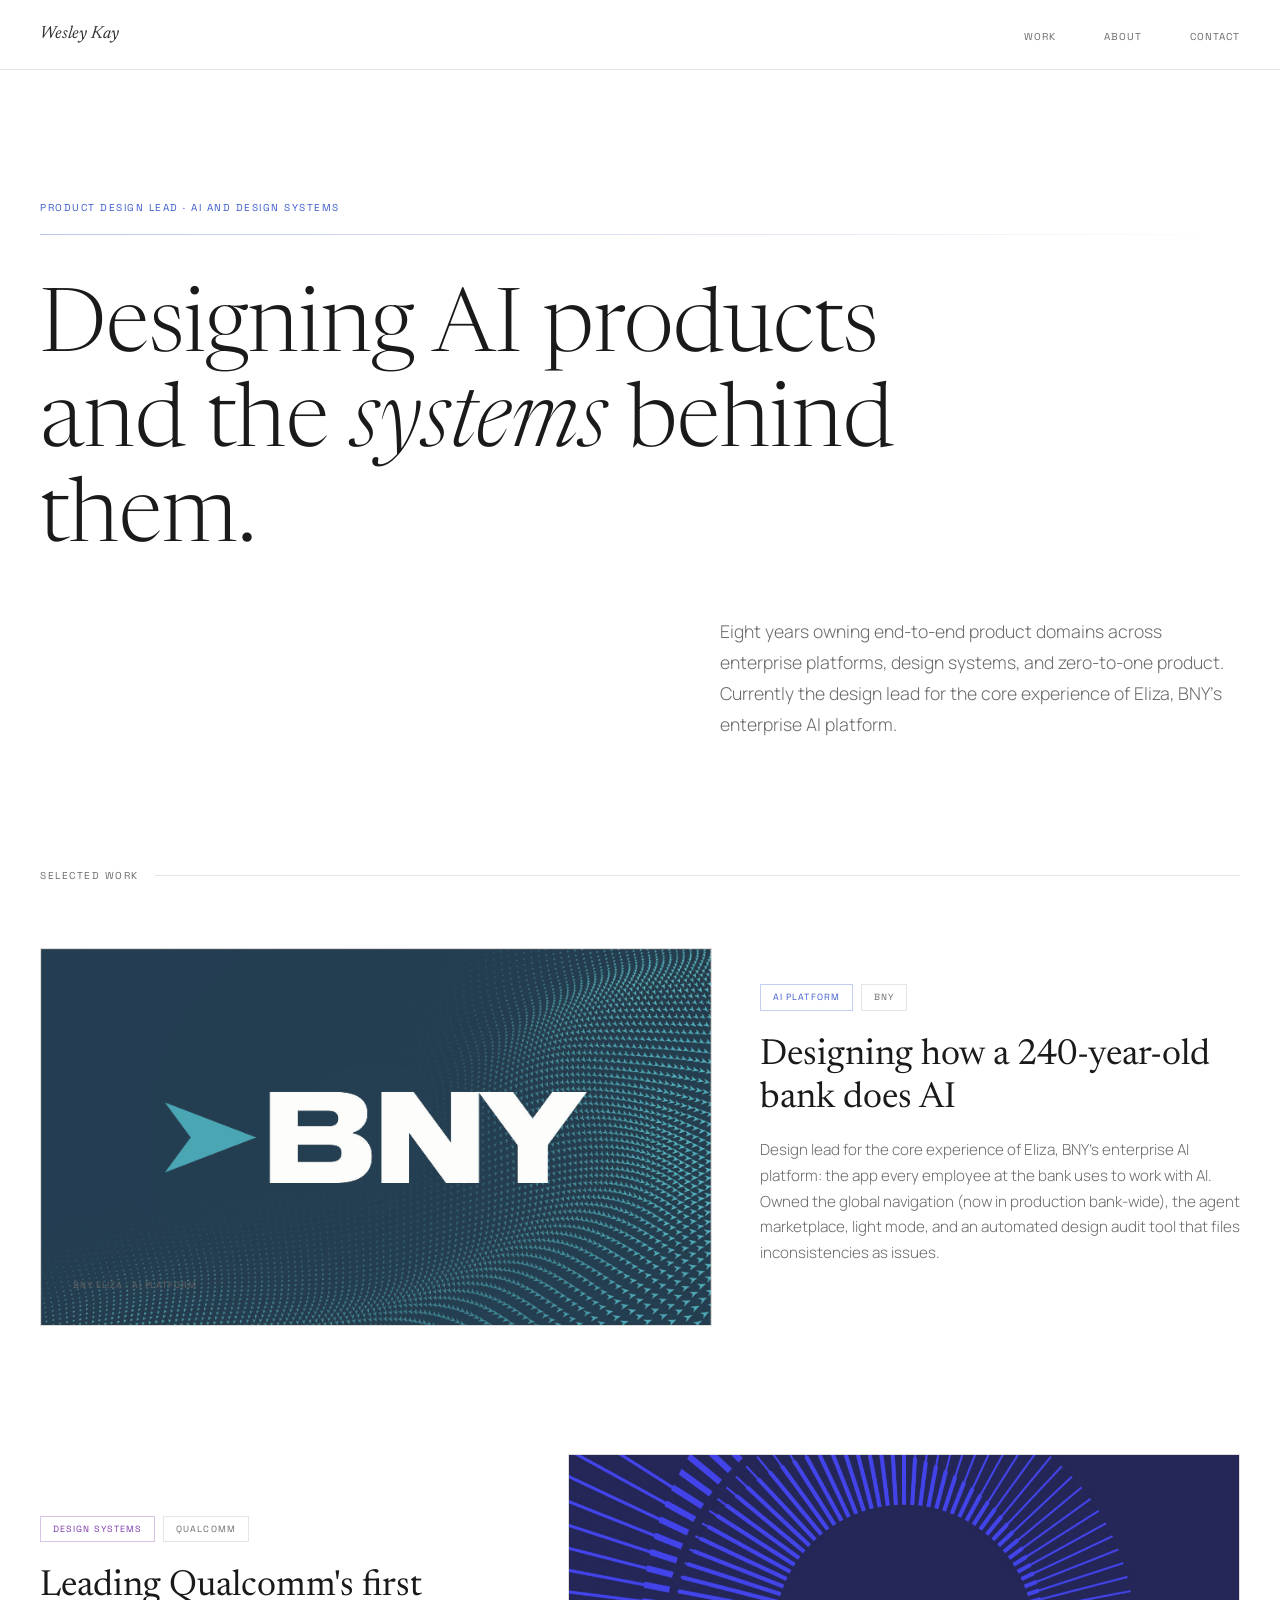
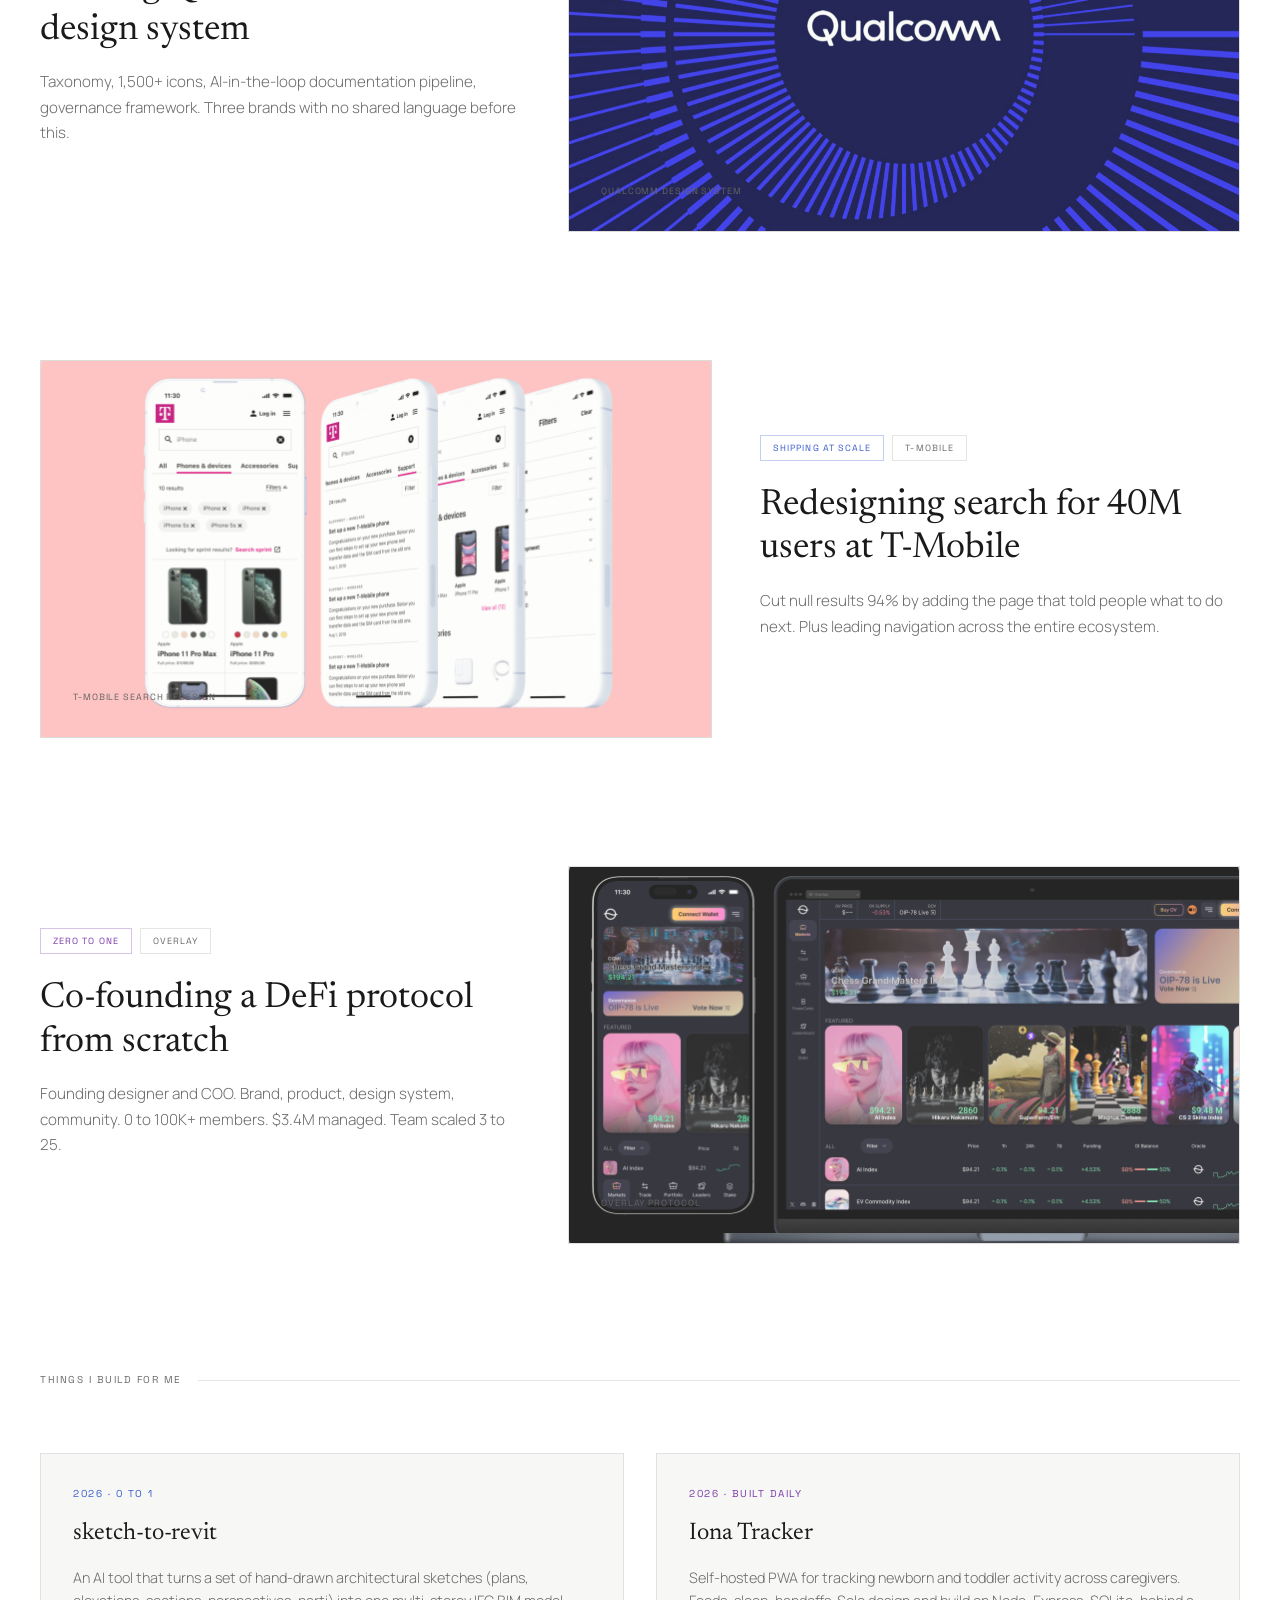
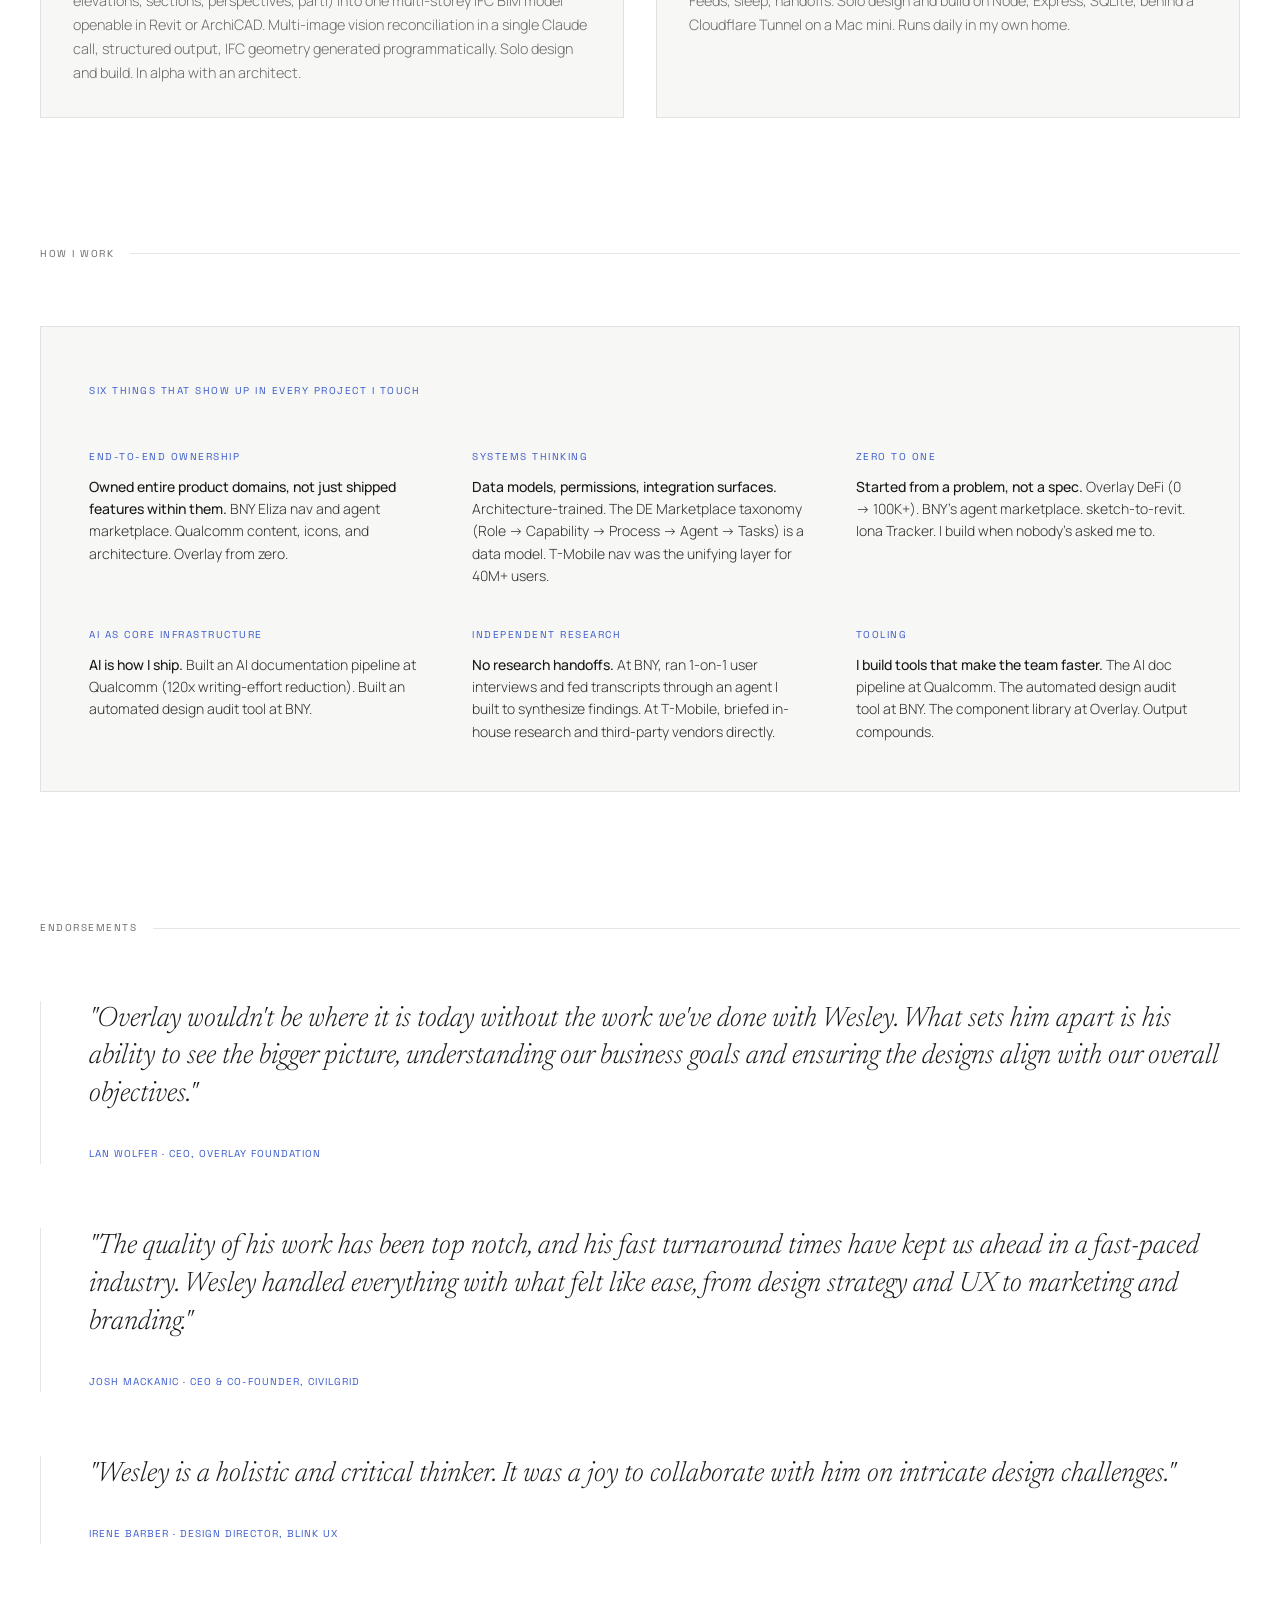
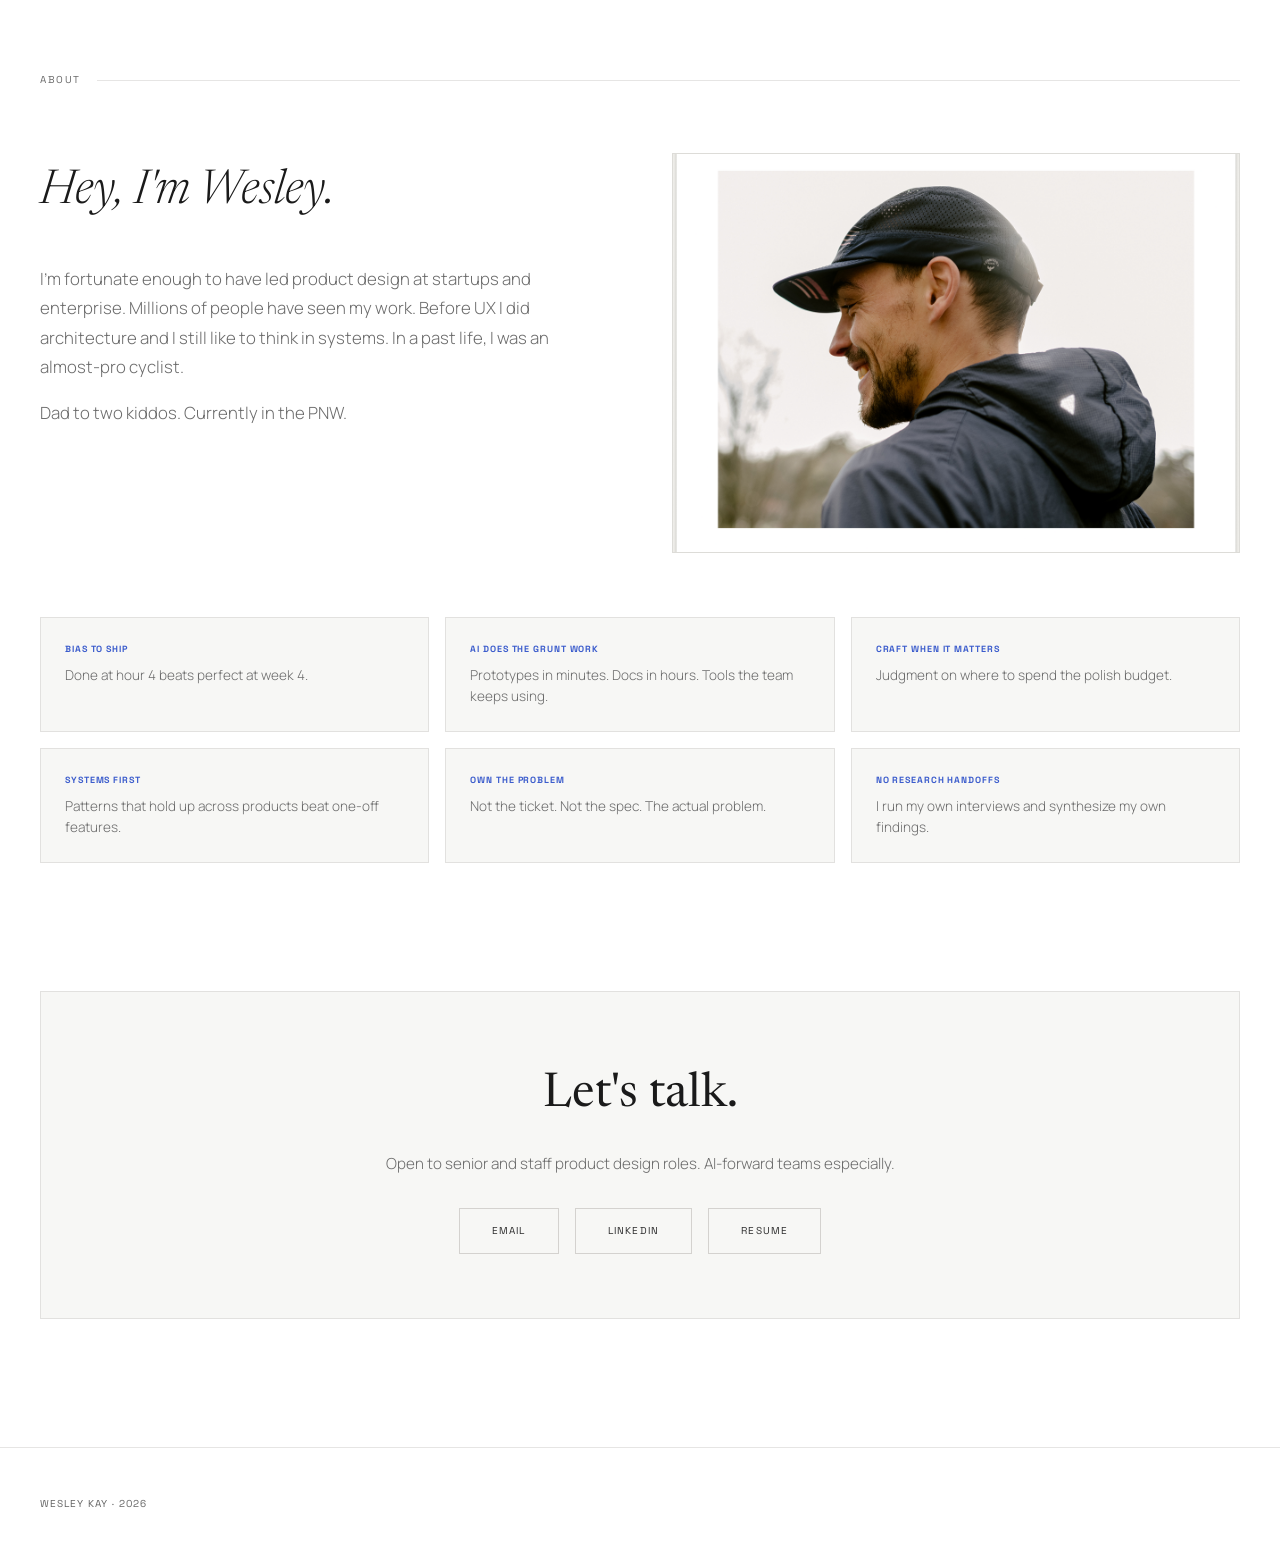
==== commit 9b371d25: "T-Mobile: keep the 94% null-results result, drop the other percentages Co-Authored-By: Claude Opus 5" ====
--- a/asd/index.html
+++ b/asd/index.html
@@ -528,7 +528,7 @@
         <span class="chip muted">T-Mobile</span>
       </div>
       <h2>Redesigning search for 40M users at T-Mobile</h2>
-      <p>105% engagement increase. 94% null results decrease. 661% buying intention increase. Plus leading navigation across the entire ecosystem.</p>
+      <p>Cut null results 94% by adding the page that told people what to do next. Plus leading navigation across the entire ecosystem.</p>
     </div>
   </div>
 
@@ -865,9 +865,7 @@
   </div>
 
   <div class="outcomes">
-    <div class="outcome"><div class="num tmo">105%</div><div class="desc">Engagement increase (185k → 380k/wk)</div></div>
     <div class="outcome"><div class="num tmo">94%</div><div class="desc">Null results decrease (13% → 0.7%)</div></div>
-    <div class="outcome"><div class="num tmo">661%</div><div class="desc">Buying intention increase (864 → 6,580/wk)</div></div>
   </div>
 
   <div class="img-placeholder" style="margin:2rem 0 0; min-height:400px;"><img src="../images/tmo1.png" alt="T-Mobile search on mobile: categorized results, chip filters, support results, and the filter panel"></div>
@@ -936,7 +934,7 @@
 
   <div class="cs-section">
     <h2>Testing &amp; validation</h2>
-    <p>Implemented A/B testing to validate design decisions before full deployment. Continuously monitored key metrics through Coveo's administration console. The numbers: 94% null result reduction, 105% engagement increase, 661% buying intention increase.</p>
+    <p>Implemented A/B testing to validate design decisions before full deployment. Continuously monitored key metrics through Coveo's administration console. Null results went from 13% of all searches to 0.7%.</p>
   </div>
 
   <div class="cs-section">
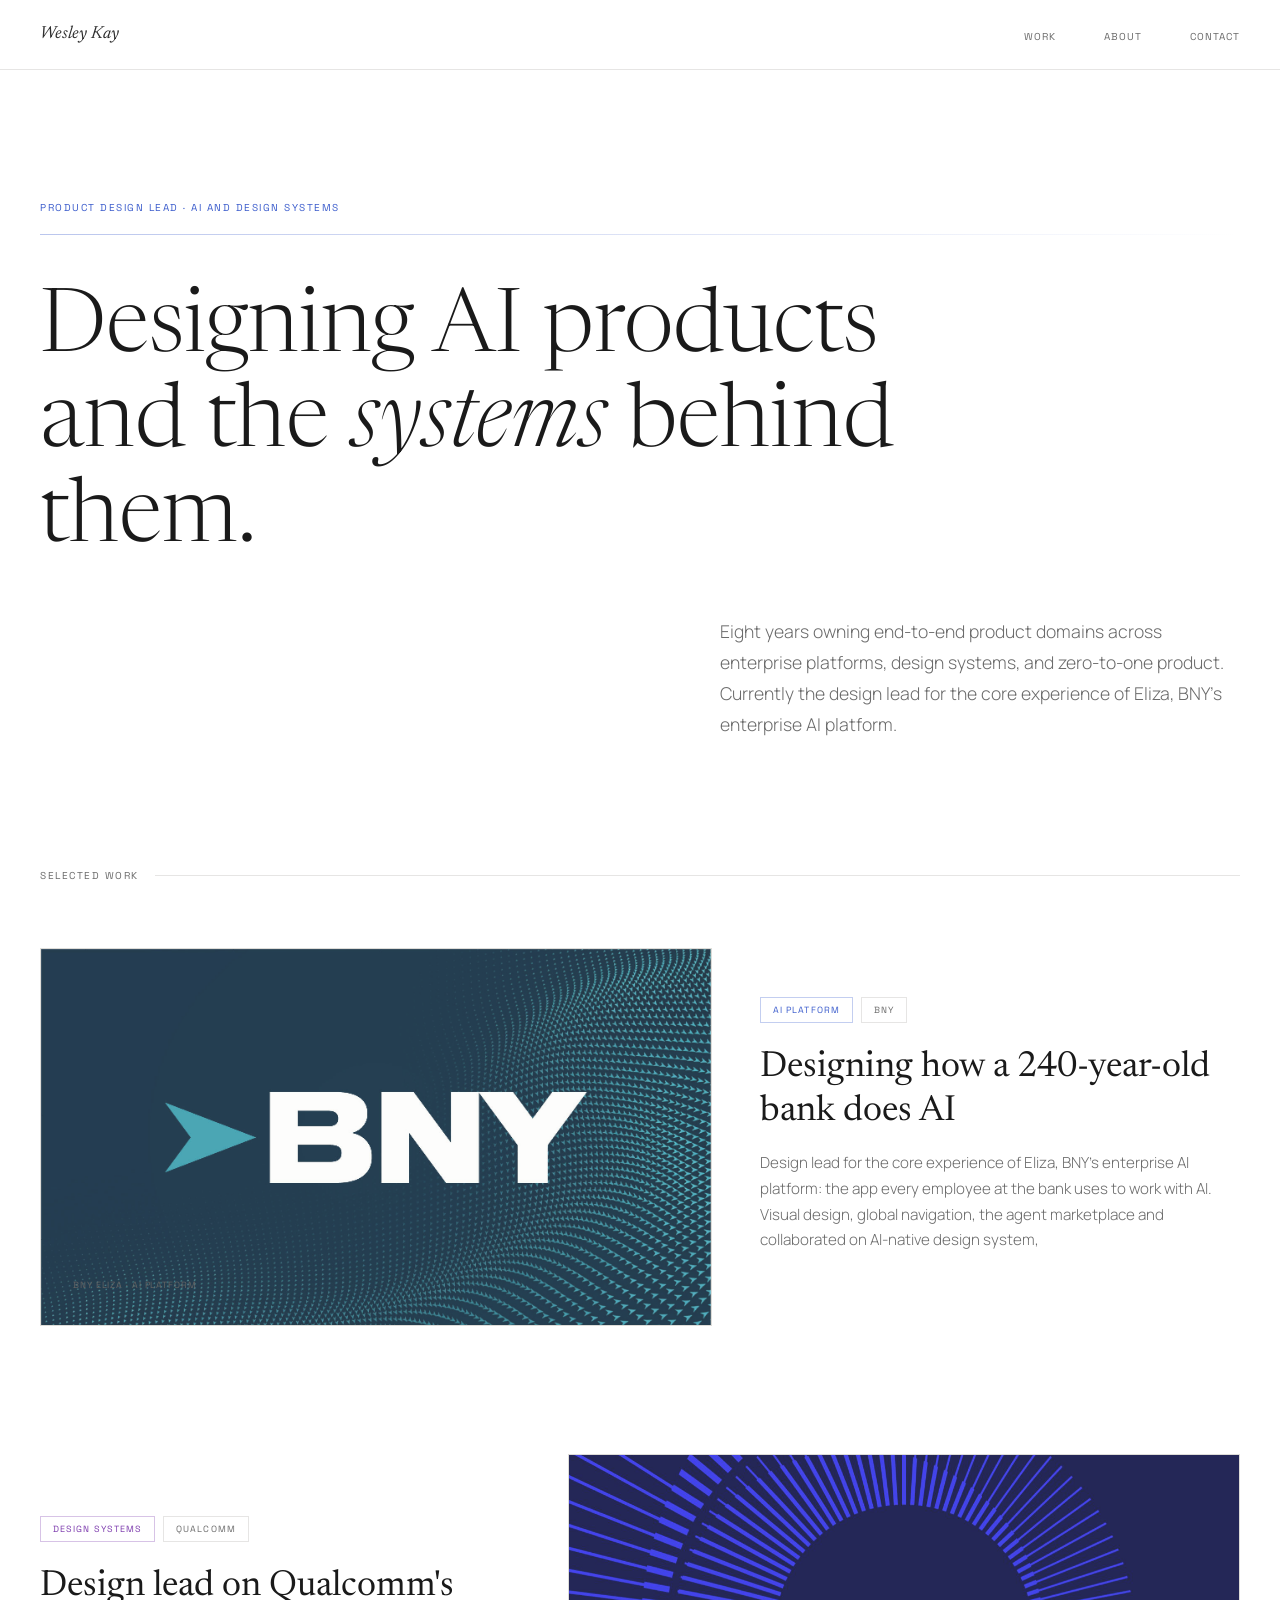
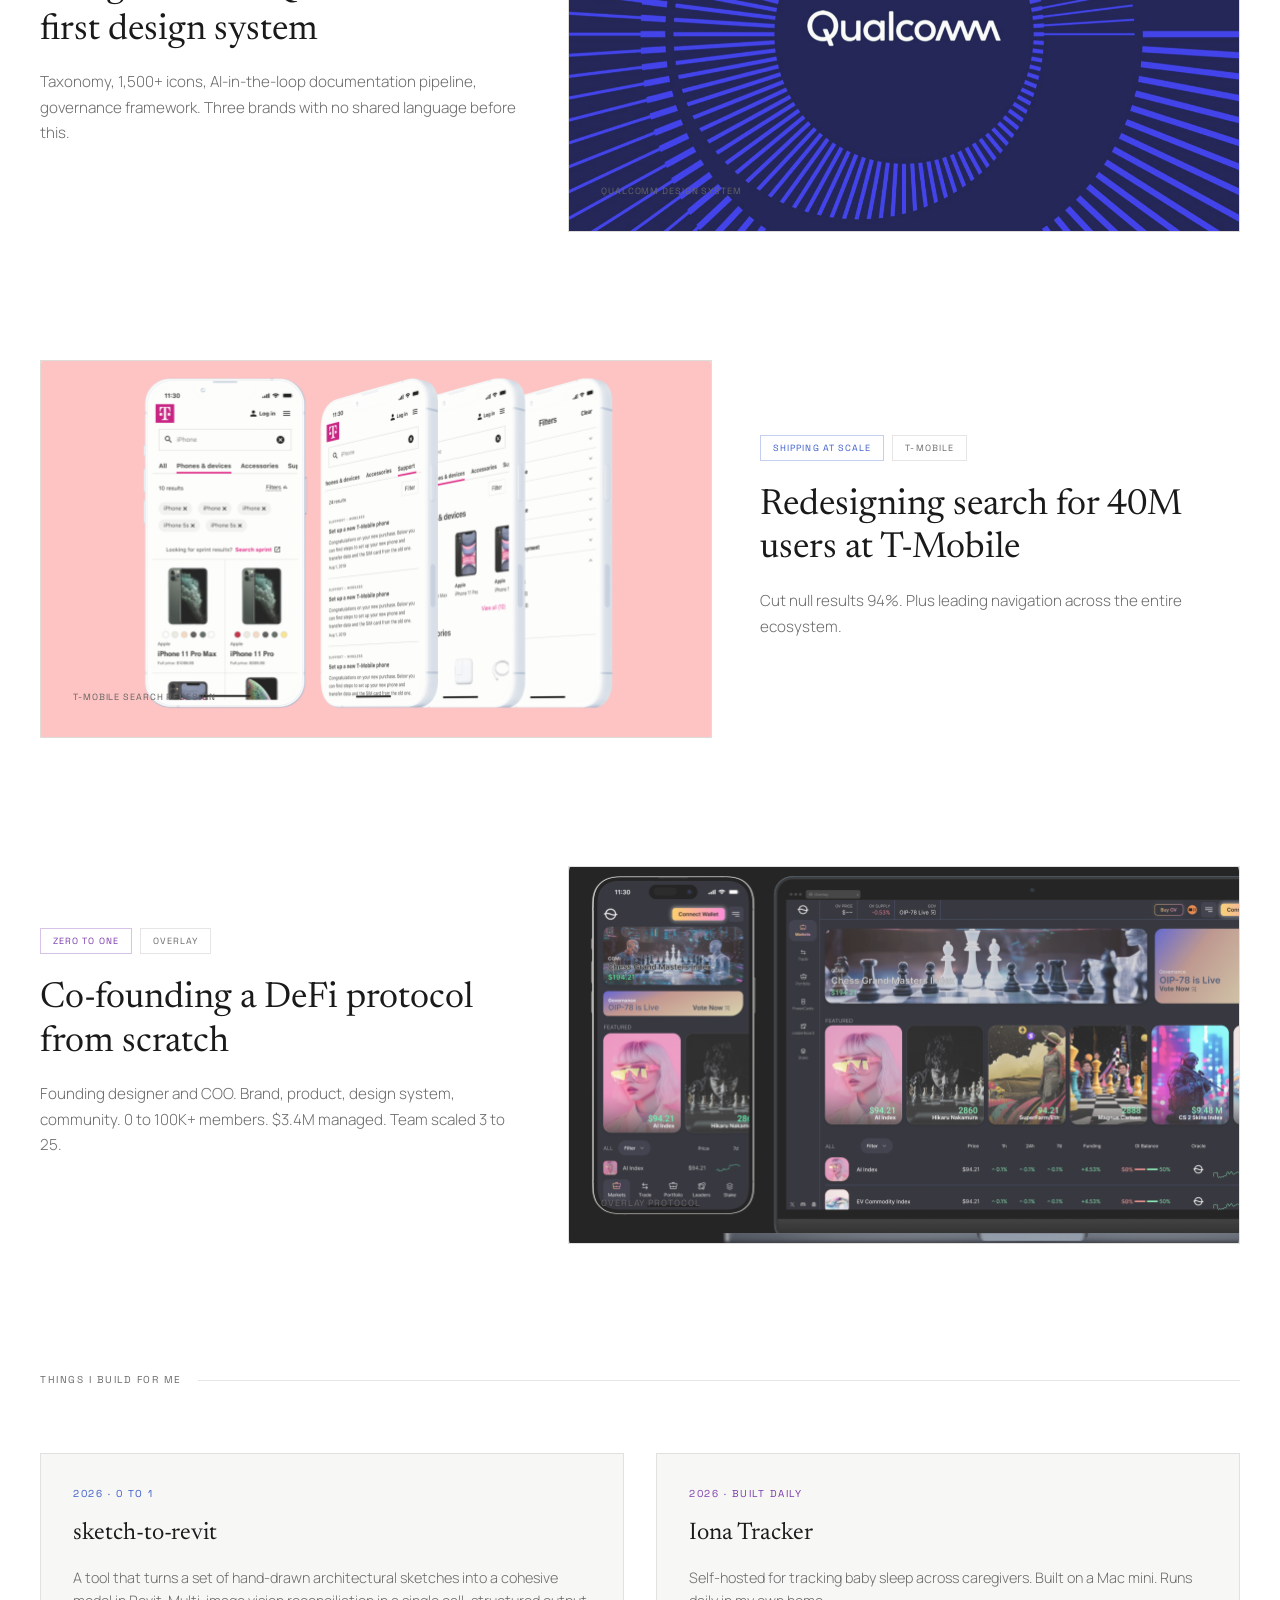
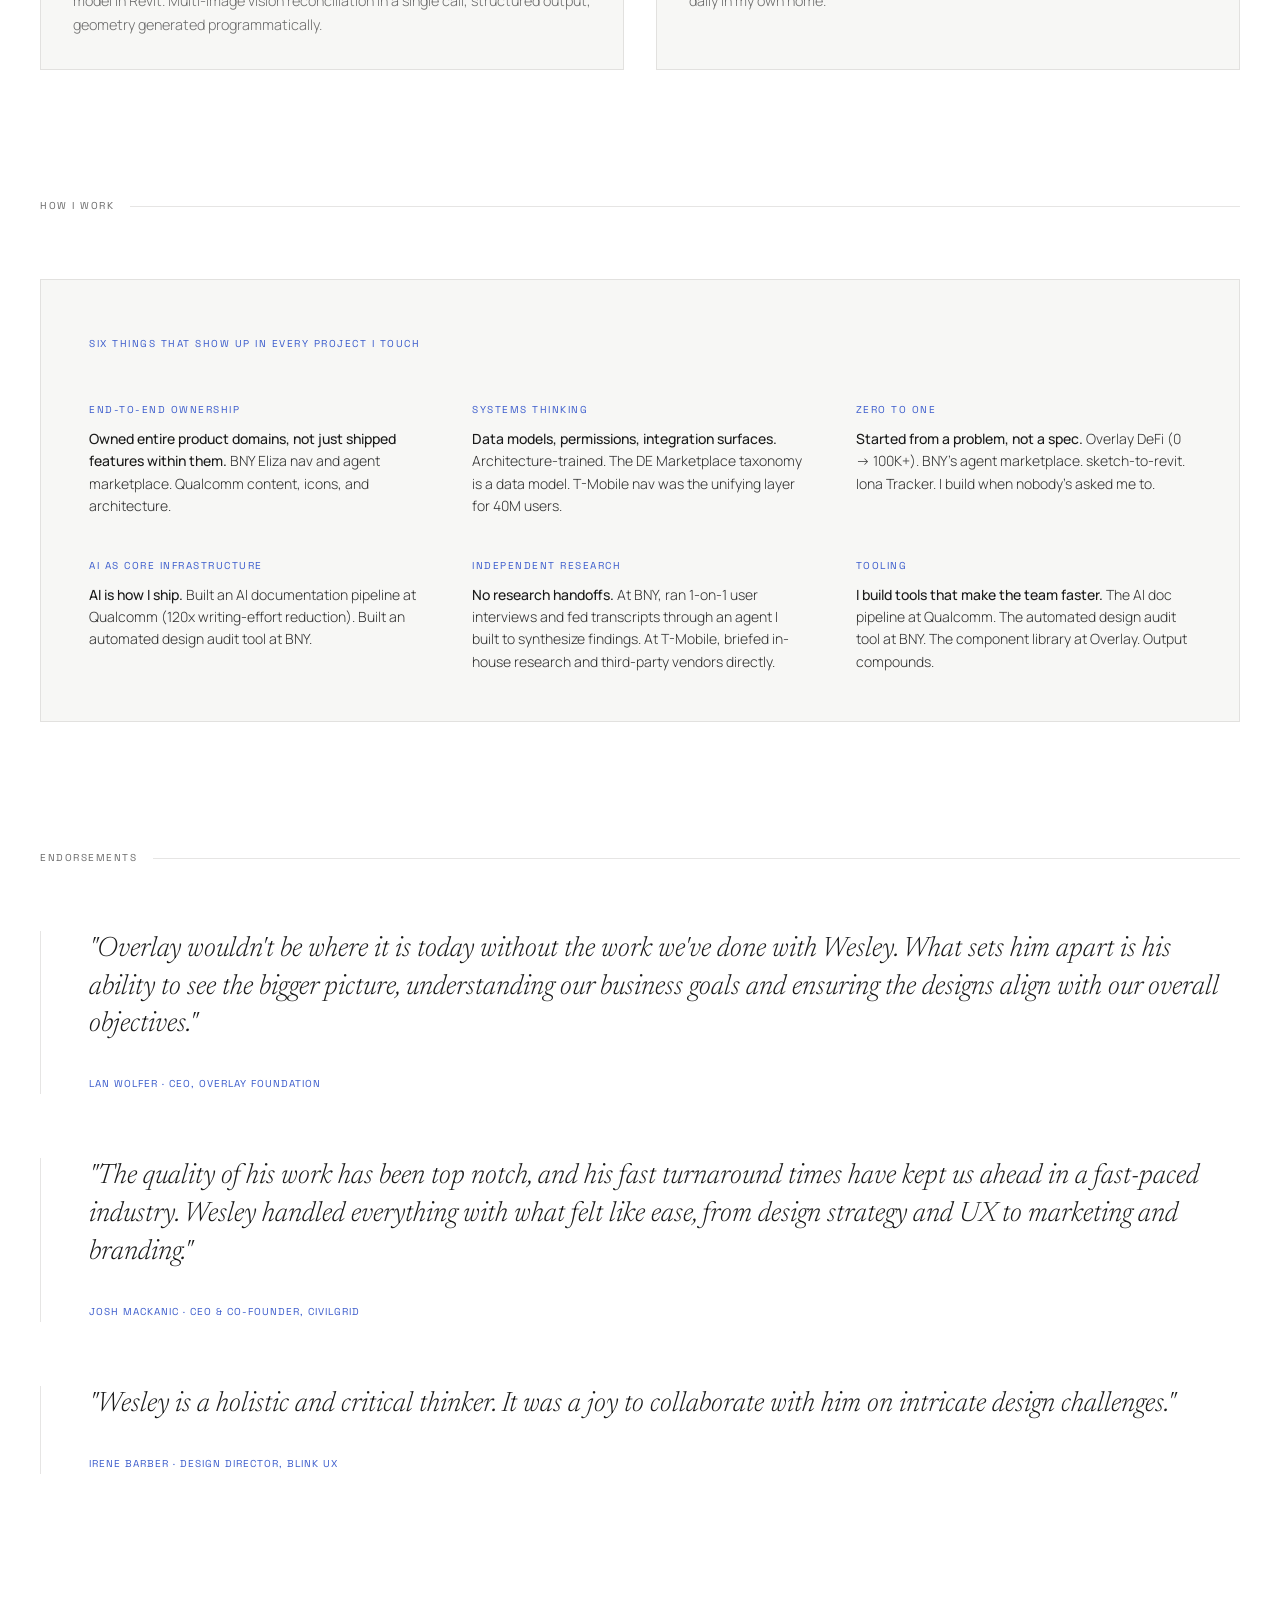
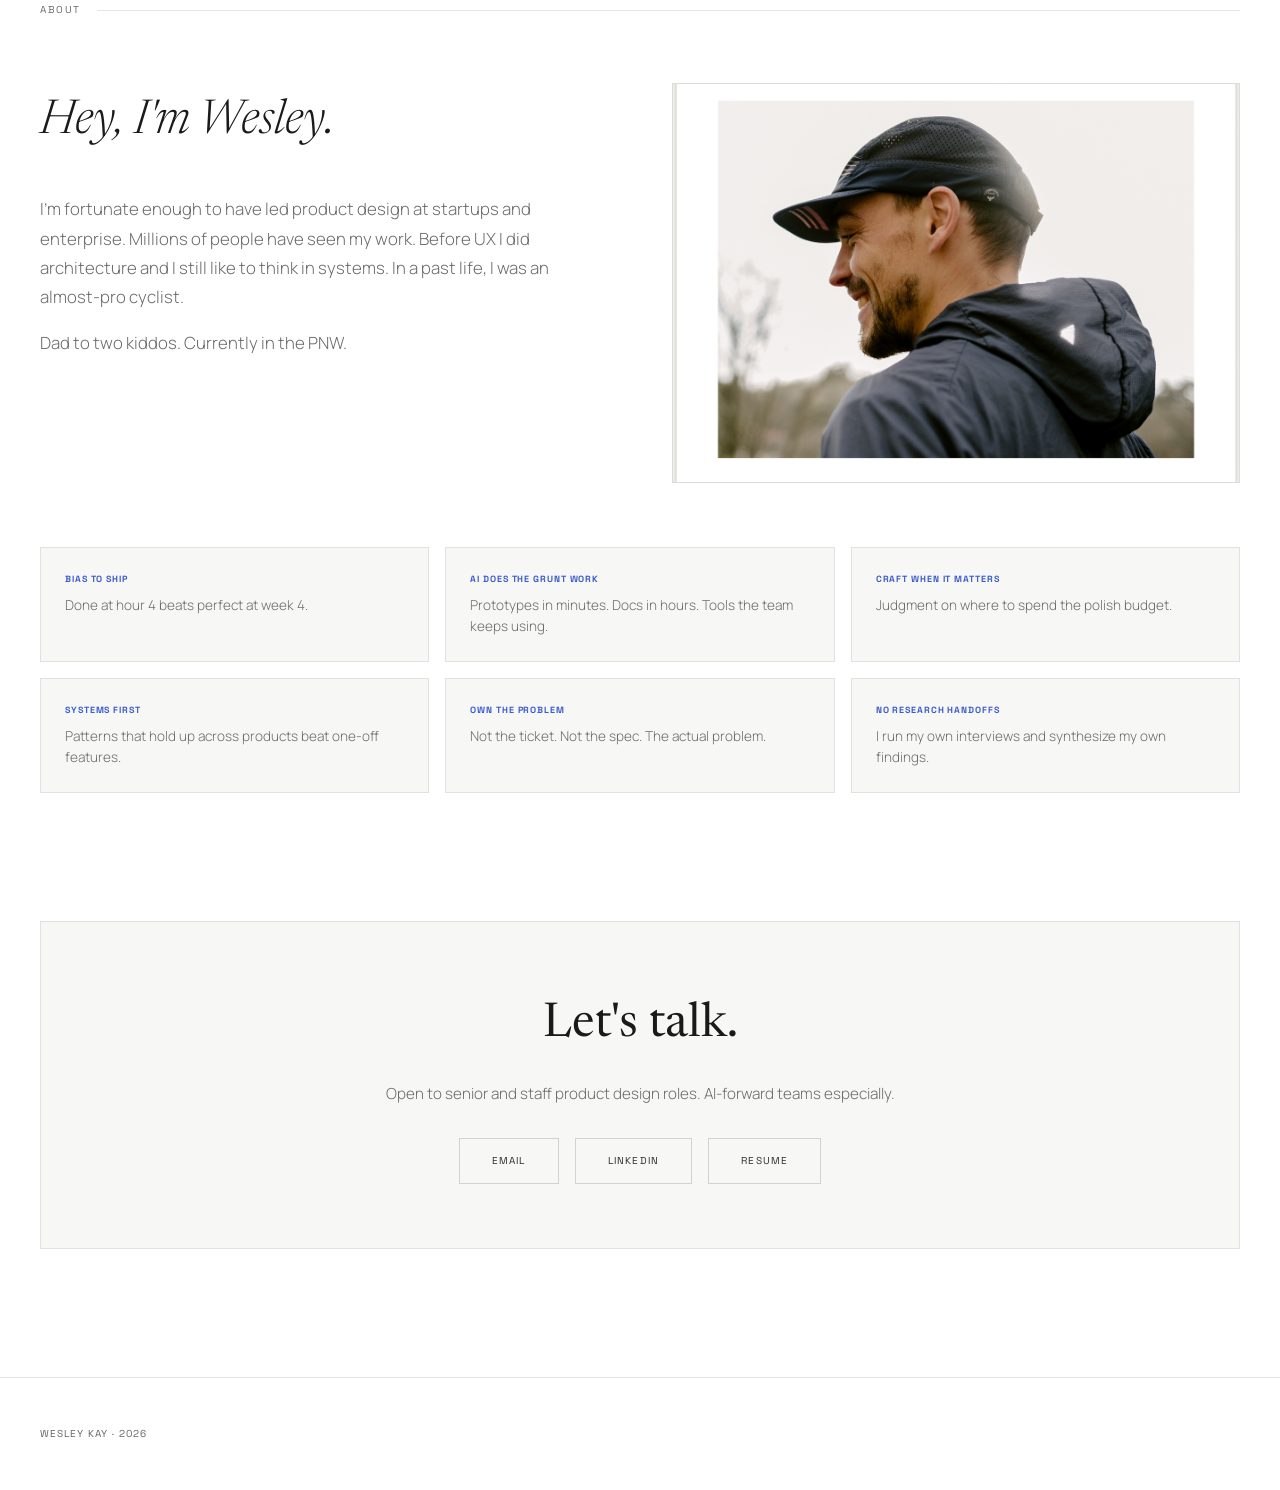
==== commit 64ce8d89: "Copy Wesley's tile and case study edits to both portfolios Co-Authored-By: Claude Opus 5 <noreply@an" ====
--- a/asd/index.html
+++ b/asd/index.html
@@ -496,7 +496,7 @@
         <span class="chip muted">BNY</span>
       </div>
       <h2>Designing how a 240-year-old bank does AI</h2>
-      <p>Design lead for the core experience of Eliza, BNY's enterprise AI platform: the app every employee at the bank uses to work with AI. Owned the global navigation (now in production bank-wide), the agent marketplace, light mode, and an automated design audit tool that files inconsistencies as issues.</p>
+      <p>Design lead for the core experience of Eliza, BNY's enterprise AI platform: the app every employee at the bank uses to work with AI. Visual design, global navigation, the agent marketplace and collaborated on AI-native design system,</p>
     </div>
   </div>
 
@@ -507,7 +507,7 @@
         <span class="chip lilac">Design Systems</span>
         <span class="chip muted">Qualcomm</span>
       </div>
-      <h2>Leading Qualcomm's first design system</h2>
+      <h2>Design lead on Qualcomm's first design system</h2>
       <p>Taxonomy, 1,500+ icons, AI-in-the-loop documentation pipeline, governance framework. Three brands with no shared language before this.</p>
     </div>
     <div class="cs-tile-img">
@@ -528,7 +528,7 @@
         <span class="chip muted">T-Mobile</span>
       </div>
       <h2>Redesigning search for 40M users at T-Mobile</h2>
-      <p>Cut null results 94% by adding the page that told people what to do next. Plus leading navigation across the entire ecosystem.</p>
+      <p>Cut null results 94%. Plus leading navigation across the entire ecosystem.</p>
     </div>
   </div>
 
@@ -554,12 +554,12 @@
     <div class="side-card">
       <span class="label accent">2026 · 0 to 1</span>
       <h3>sketch-to-revit</h3>
-      <p>An AI tool that turns a set of hand-drawn architectural sketches (plans, elevations, sections, perspectives, parti) into one multi-storey IFC BIM model openable in Revit or ArchiCAD. Multi-image vision reconciliation in a single Claude call, structured output, IFC geometry generated programmatically. Solo design and build. In alpha with an architect.</p>
+      <p>A tool that turns a set of hand-drawn architectural sketches into a cohesive model in Revit. Multi-image vision reconciliation in a single call, structured output, geometry generated programmatically.</p>
     </div>
     <div class="side-card">
       <span class="label lilac">2026 · Built daily</span>
       <h3>Iona Tracker</h3>
-      <p>Self-hosted PWA for tracking newborn and toddler activity across caregivers. Feeds, sleep, handoffs. Solo design and build on Node, Express, SQLite, behind a Cloudflare Tunnel on a Mac mini. Runs daily in my own home.</p>
+      <p>Self-hosted for tracking baby sleep across caregivers. Built on a Mac mini. Runs daily in my own home.</p>
     </div>
   </div>
 
@@ -572,11 +572,11 @@
     <div class="fit-grid-inner">
       <div class="fit-item">
         <span class="label accent">End-to-end ownership</span>
-        <p><strong>Owned entire product domains, not just shipped features within them.</strong> BNY Eliza nav and agent marketplace. Qualcomm content, icons, and architecture. Overlay from zero.</p>
+        <p><strong>Owned entire product domains, not just shipped features within them.</strong> BNY Eliza nav and agent marketplace. Qualcomm content, icons, and architecture.</p>
       </div>
       <div class="fit-item">
         <span class="label accent">Systems thinking</span>
-        <p><strong>Data models, permissions, integration surfaces.</strong> Architecture-trained. The DE Marketplace taxonomy (Role → Capability → Process → Agent → Tasks) is a data model. T-Mobile nav was the unifying layer for 40M+ users.</p>
+        <p><strong>Data models, permissions, integration surfaces.</strong> Architecture-trained. The DE Marketplace taxonomy is a data model. T-Mobile nav was the unifying layer for 40M users.</p>
       </div>
       <div class="fit-item">
         <span class="label accent">Zero to one</span>
@@ -667,14 +667,14 @@
 
   <div class="cs-section">
     <h2>The platform</h2>
-    <p>Eliza sits under BNY's AI umbrella. Underneath the umbrella: chat (the AI assistant), a marketplace where AI agents live, an initiative intake system (how new AI projects get started), and governance tools. When I joined, these areas had grown fast but the UX hadn't kept up. Multiple product areas were siloed under inconsistent navigation. Users couldn't find what they needed. Leadership couldn't see across the platform.</p>
+    <p>Eliza sits under BNY's AI umbrella. Underneath the umbrella: chat (the AI assistant), a marketplace where AI agents live, an initiative intake system (how new AI projects get started), and governance tools. When I joined, these areas had grown fast but the UX hadn't kept up. Multiple product areas were siloed under inconsistent navigation. Users couldn't find what they needed.</p>
     <p>My job is to make it cohesive while shipping on aggressive timelines with a lot of people to bring along.</p>
   </div>
 
   <div class="cs-section">
     <h2>Platform architecture &amp; navigation</h2>
     <p>The existing Eliza platform used a workbench-style top navigation that couldn't scale. As BNY added more AI products (governance tools, performance dashboards, compliance workflows), the top nav was running out of room and users were getting lost.</p>
-    <p>I proposed a hierarchical IA that was adopted: top-level platform areas unified under a left-nav with a hub landing page as the front door. Significant structural change. The team needed something transformational enough to solve real problems and shippable enough to launch in March.</p>
+    <p>I proposed a hierarchical IA that was adopted: top-level platform areas unified under a left-nav with a hub landing page as the front door. Significant structural change. The team needed something transformational enough to solve real problems and shippable enough to launch quickly.</p>
     <h3>Key decisions</h3>
     <ul>
       <li><strong>Left nav over top nav.</strong> Scales as product areas expand. Hides when users drill into specific tools to maximize workspace.</li>
@@ -864,10 +864,6 @@
     <p class="cs-intro">Thirteen percent of searches on T-Mobile's properties returned nothing at all. I was dropped into the middle of the redesign as the only designer on a team of three, with no room in the schedule for typical discovery, and led it out across every T-Mobile property. I was also lead designer for Navigation, a framework used by 40M+ monthly active users, and contributed components to the design system serving 40+ designers.</p>
   </div>
 
-  <div class="outcomes">
-    <div class="outcome"><div class="num tmo">94%</div><div class="desc">Null results decrease (13% → 0.7%)</div></div>
-  </div>
-
   <div class="img-placeholder" style="margin:2rem 0 0; min-height:400px;"><img src="../images/tmo1.png" alt="T-Mobile search on mobile: categorized results, chip filters, support results, and the filter panel"></div>
   <p class="img-caption">Search on mobile web: category tabs, chip filters, and the Sprint-merger contextual line</p>
 
@@ -935,6 +931,10 @@
   <div class="cs-section">
     <h2>Testing &amp; validation</h2>
     <p>Implemented A/B testing to validate design decisions before full deployment. Continuously monitored key metrics through Coveo's administration console. Null results went from 13% of all searches to 0.7%.</p>
+  </div>
+
+  <div class="outcomes" style="display:flex; justify-content:center;">
+    <div class="outcome" style="min-width:280px; text-align:center;"><div class="num tmo">94%</div><div class="desc">Null results decrease (13% → 0.7%)</div></div>
   </div>
 
   <div class="cs-section">
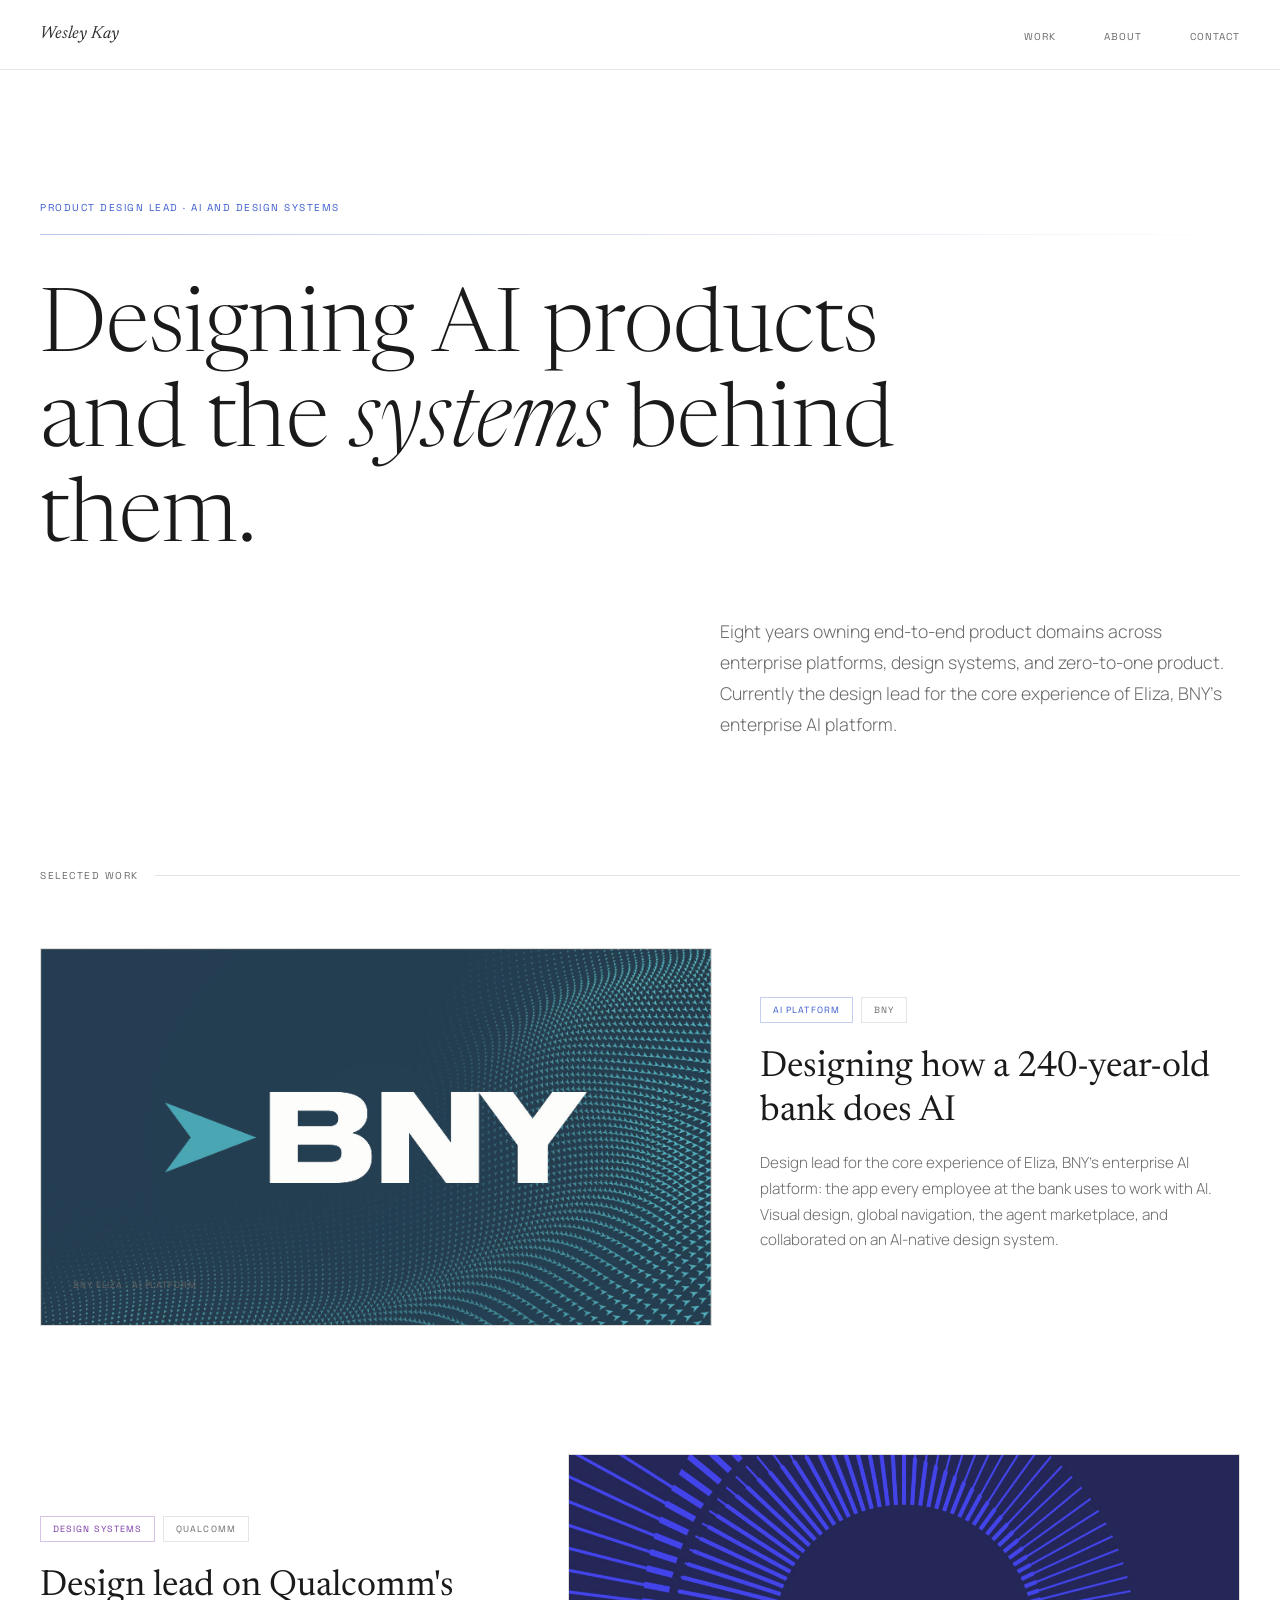
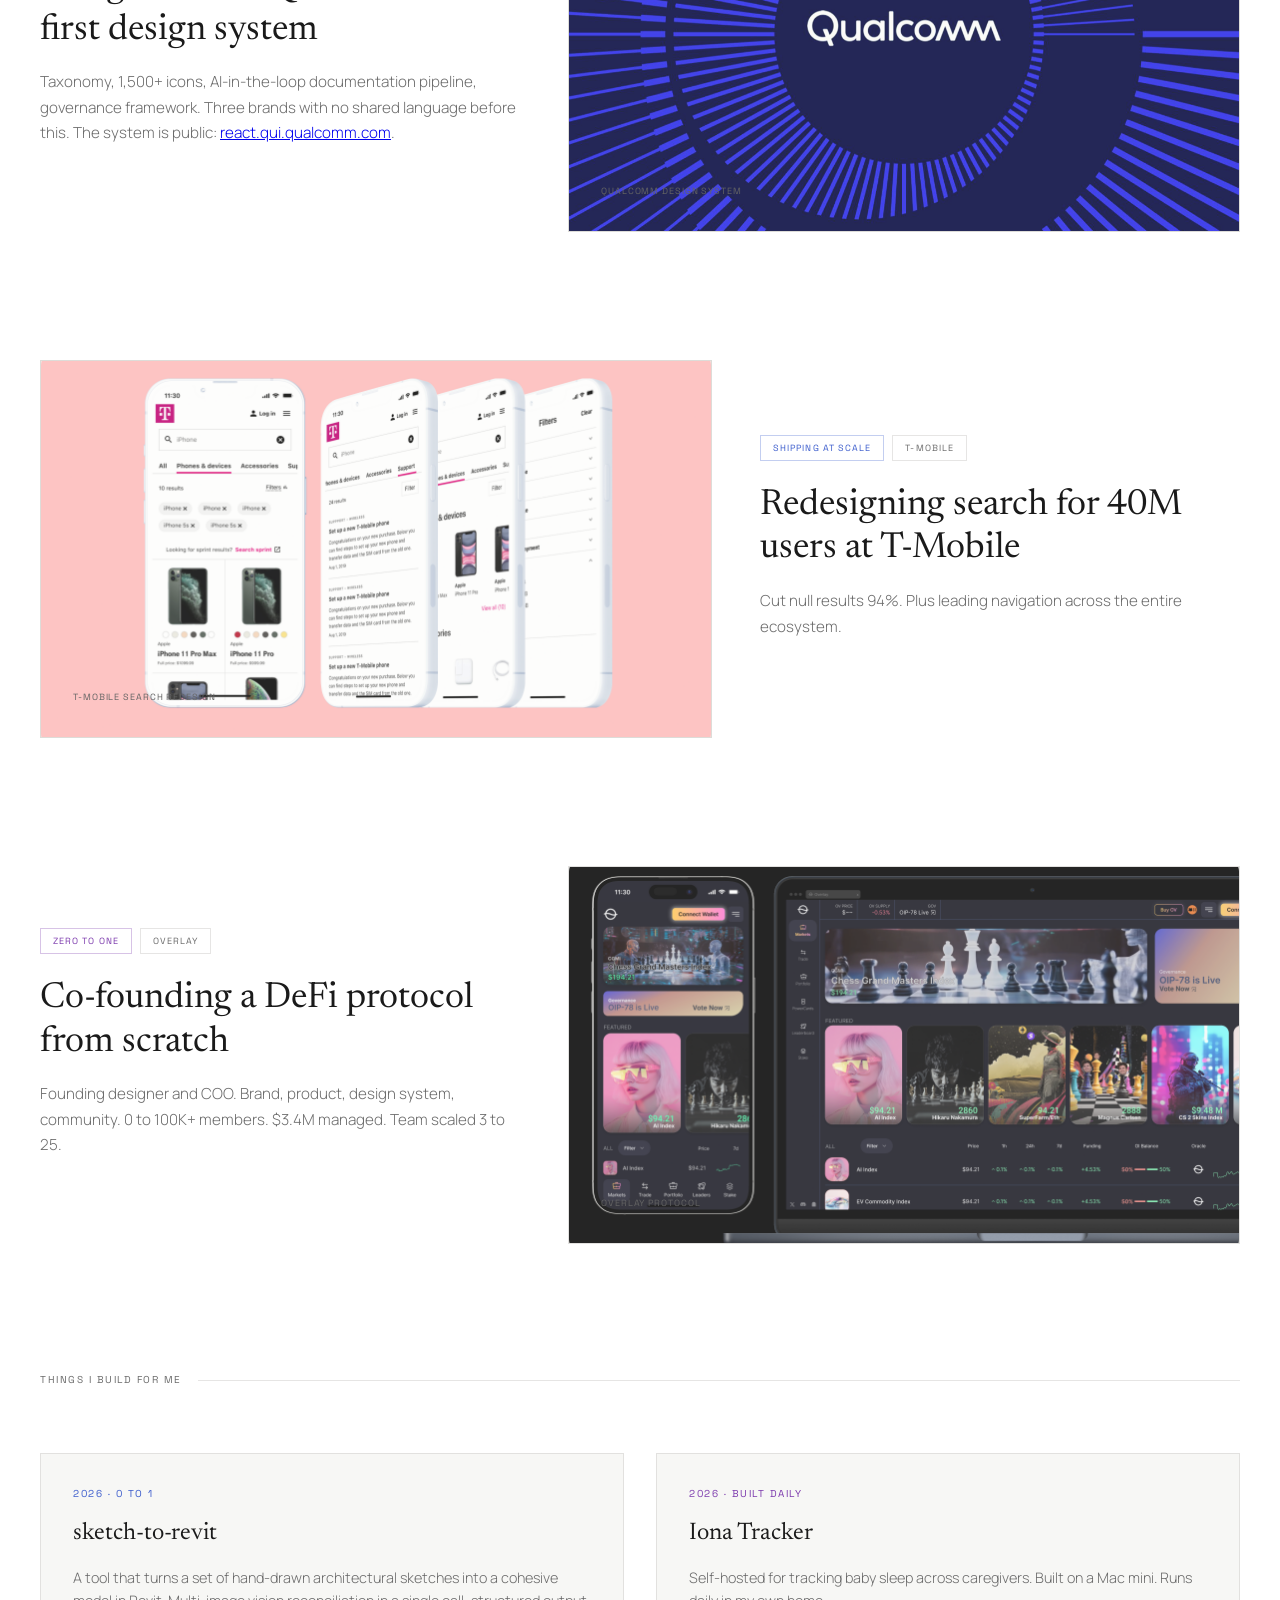
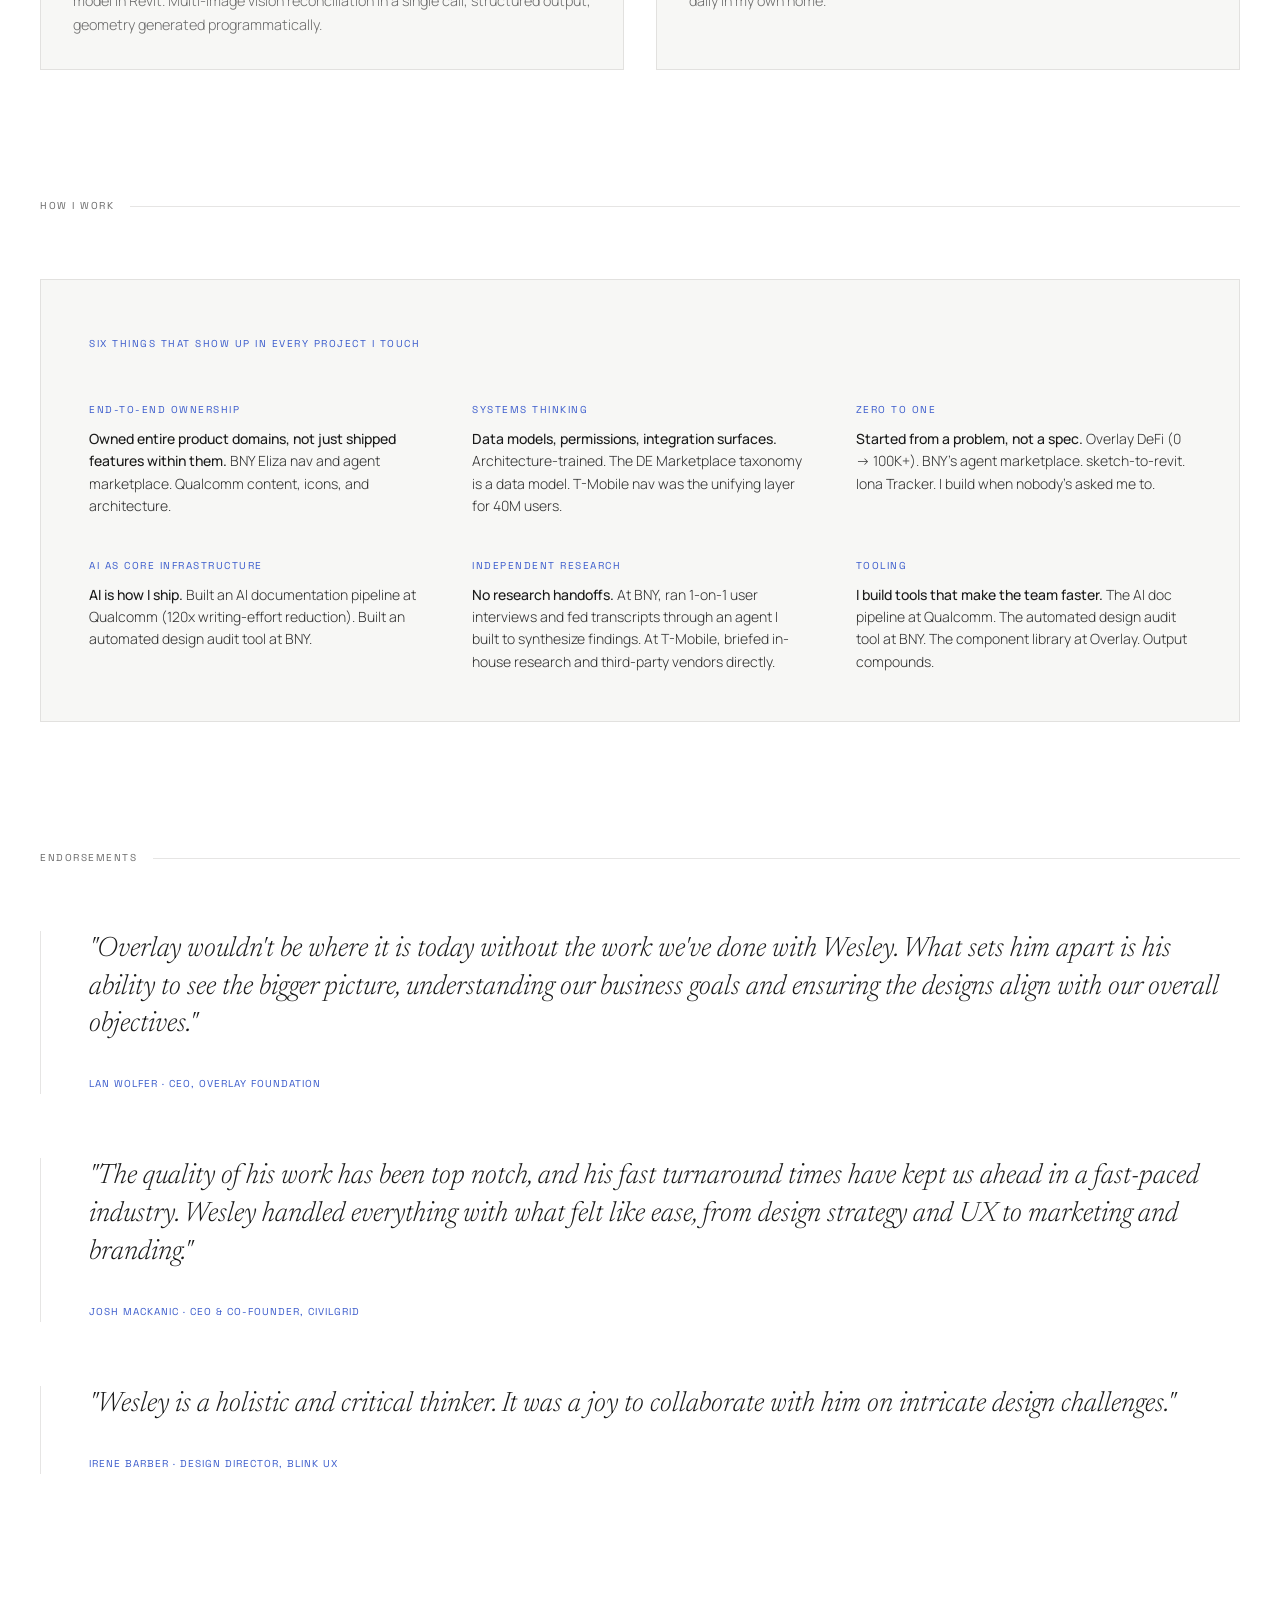
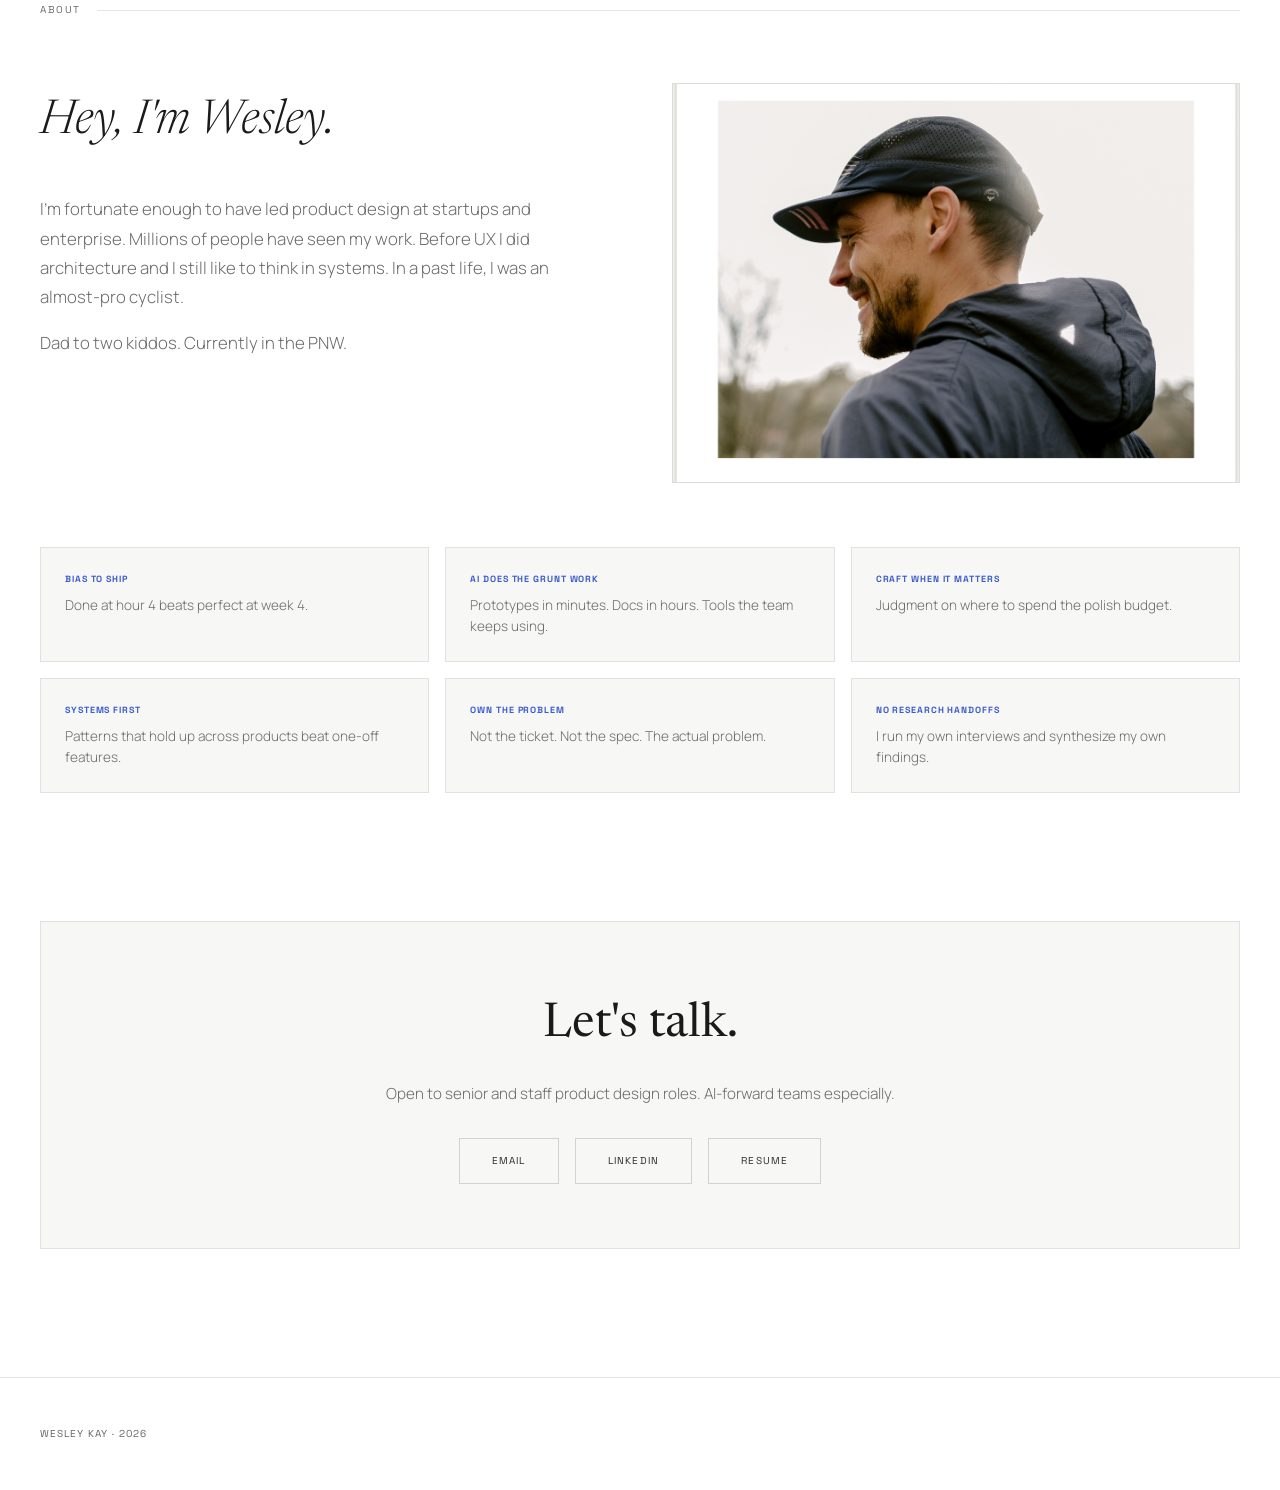
==== commit 1be9b2af: "Qualcomm: link the public design system, credit the hand-drawn component art Co-Authored-By: Claude " ====
--- a/asd/index.html
+++ b/asd/index.html
@@ -496,7 +496,7 @@
         <span class="chip muted">BNY</span>
       </div>
       <h2>Designing how a 240-year-old bank does AI</h2>
-      <p>Design lead for the core experience of Eliza, BNY's enterprise AI platform: the app every employee at the bank uses to work with AI. Visual design, global navigation, the agent marketplace and collaborated on AI-native design system,</p>
+      <p>Design lead for the core experience of Eliza, BNY's enterprise AI platform: the app every employee at the bank uses to work with AI. Visual design, global navigation, the agent marketplace, and collaborated on an AI-native design system.</p>
     </div>
   </div>
 
@@ -508,7 +508,7 @@
         <span class="chip muted">Qualcomm</span>
       </div>
       <h2>Design lead on Qualcomm's first design system</h2>
-      <p>Taxonomy, 1,500+ icons, AI-in-the-loop documentation pipeline, governance framework. Three brands with no shared language before this.</p>
+      <p>Taxonomy, 1,500+ icons, AI-in-the-loop documentation pipeline, governance framework. Three brands with no shared language before this. The system is public: <a href="https://react.qui.qualcomm.com/components/overview" target="_blank" rel="noopener" onclick="event.stopPropagation()">react.qui.qualcomm.com</a>.</p>
     </div>
     <div class="cs-tile-img">
       <img src="../images/qualcomm-logo.png" alt="Qualcomm">
@@ -781,6 +781,10 @@
   </div>
 
   <div class="cs-section">
+    <p>The system shipped and it is public. Every component illustration on the overview page is one I drew by hand, so the visual language of the documentation is the same system it documents: <a href="https://react.qui.qualcomm.com/components/overview" target="_blank" rel="noopener">react.qui.qualcomm.com/components/overview</a>.</p>
+  </div>
+
+  <div class="cs-section">
     <h2>Defining the taxonomy</h2>
     <p>Before you can build a design system, you need a shared language for what things are. The team had adopted atomic design (Atoms → Molecules → Organisms), but it wasn't enough for what we were seeing. I extended the taxonomy with Templates, UX Flows, and Design Patterns, and the extended model became QDS's organizing principle.</p>
     <p>This wasn't an atomic-design rehash. The addition of UX Flows and Design Patterns as explicit levels acknowledged that Qualcomm's products needed more than component specs. They needed guidance on how components compose into real user experiences. A button is an atom. A search bar is a molecule. "How filtering works across all Qualcomm products" is a pattern and deserved its own place in the hierarchy.</p>
